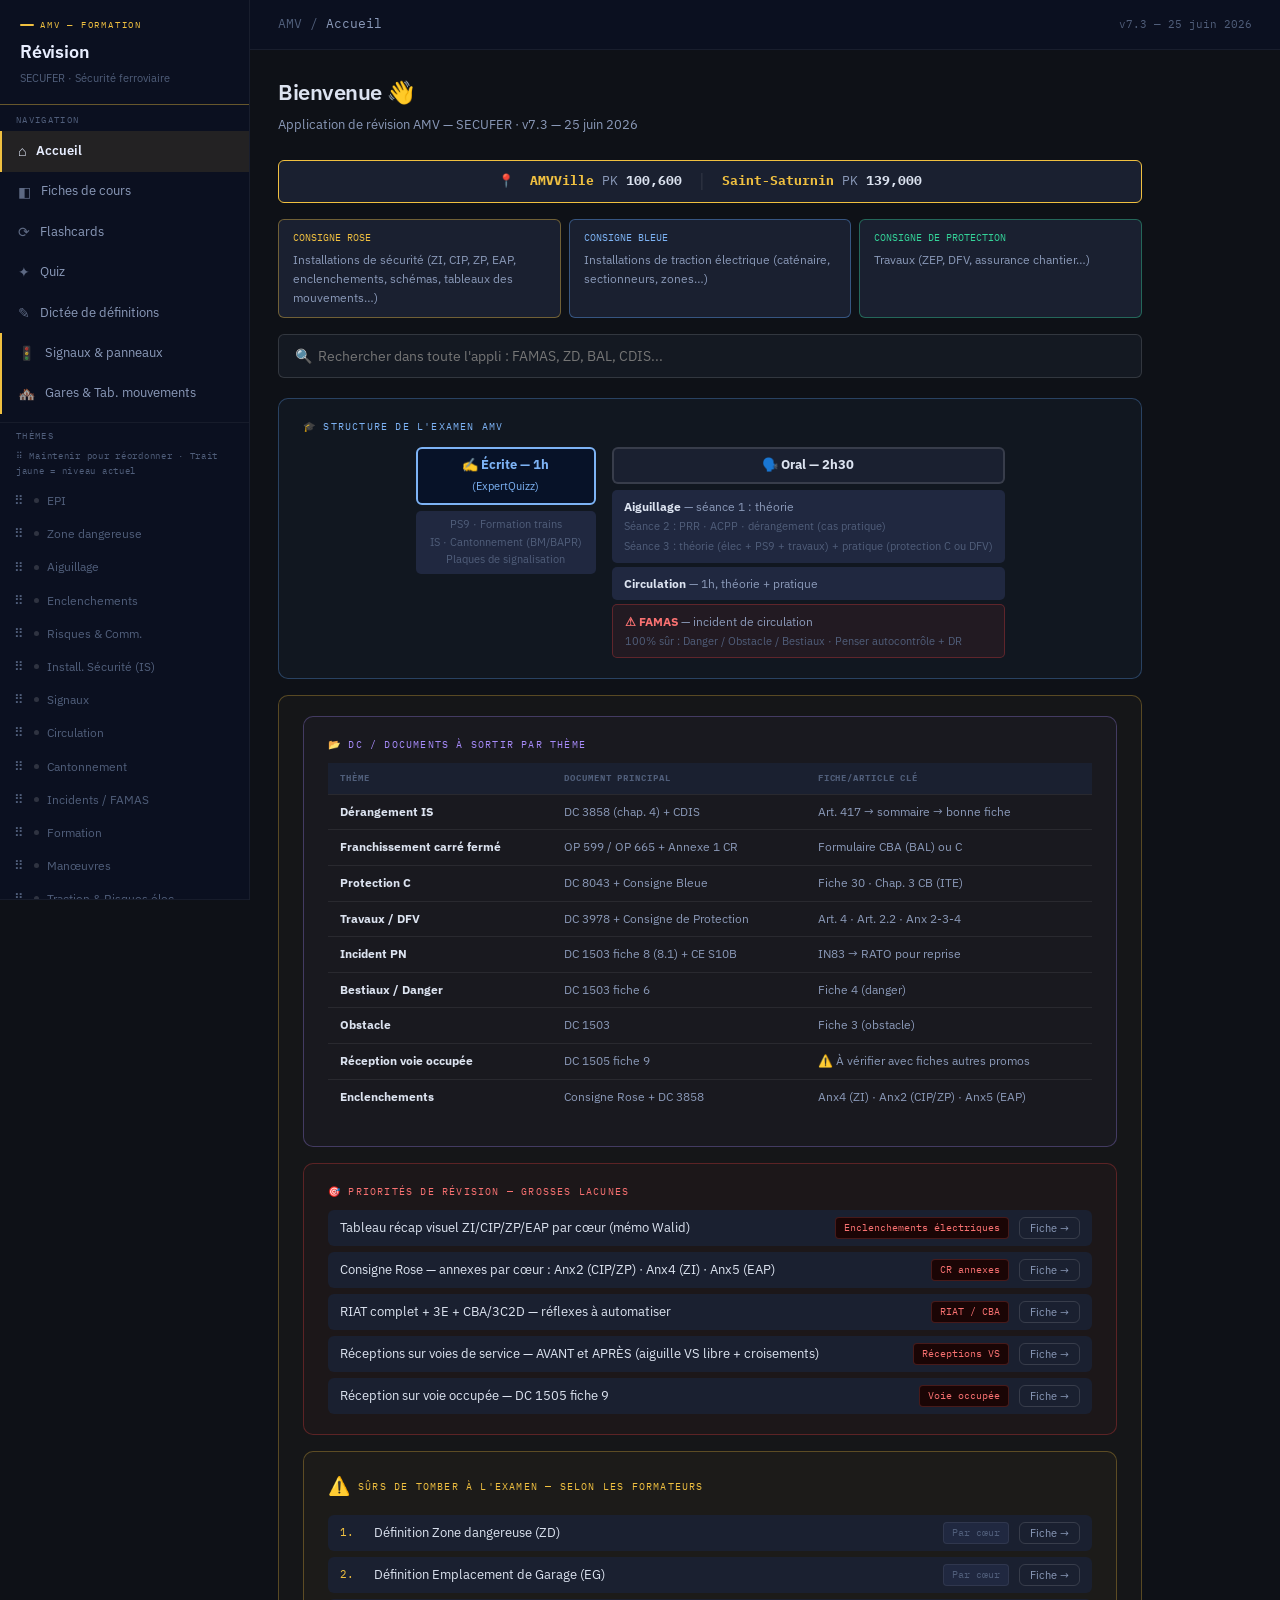
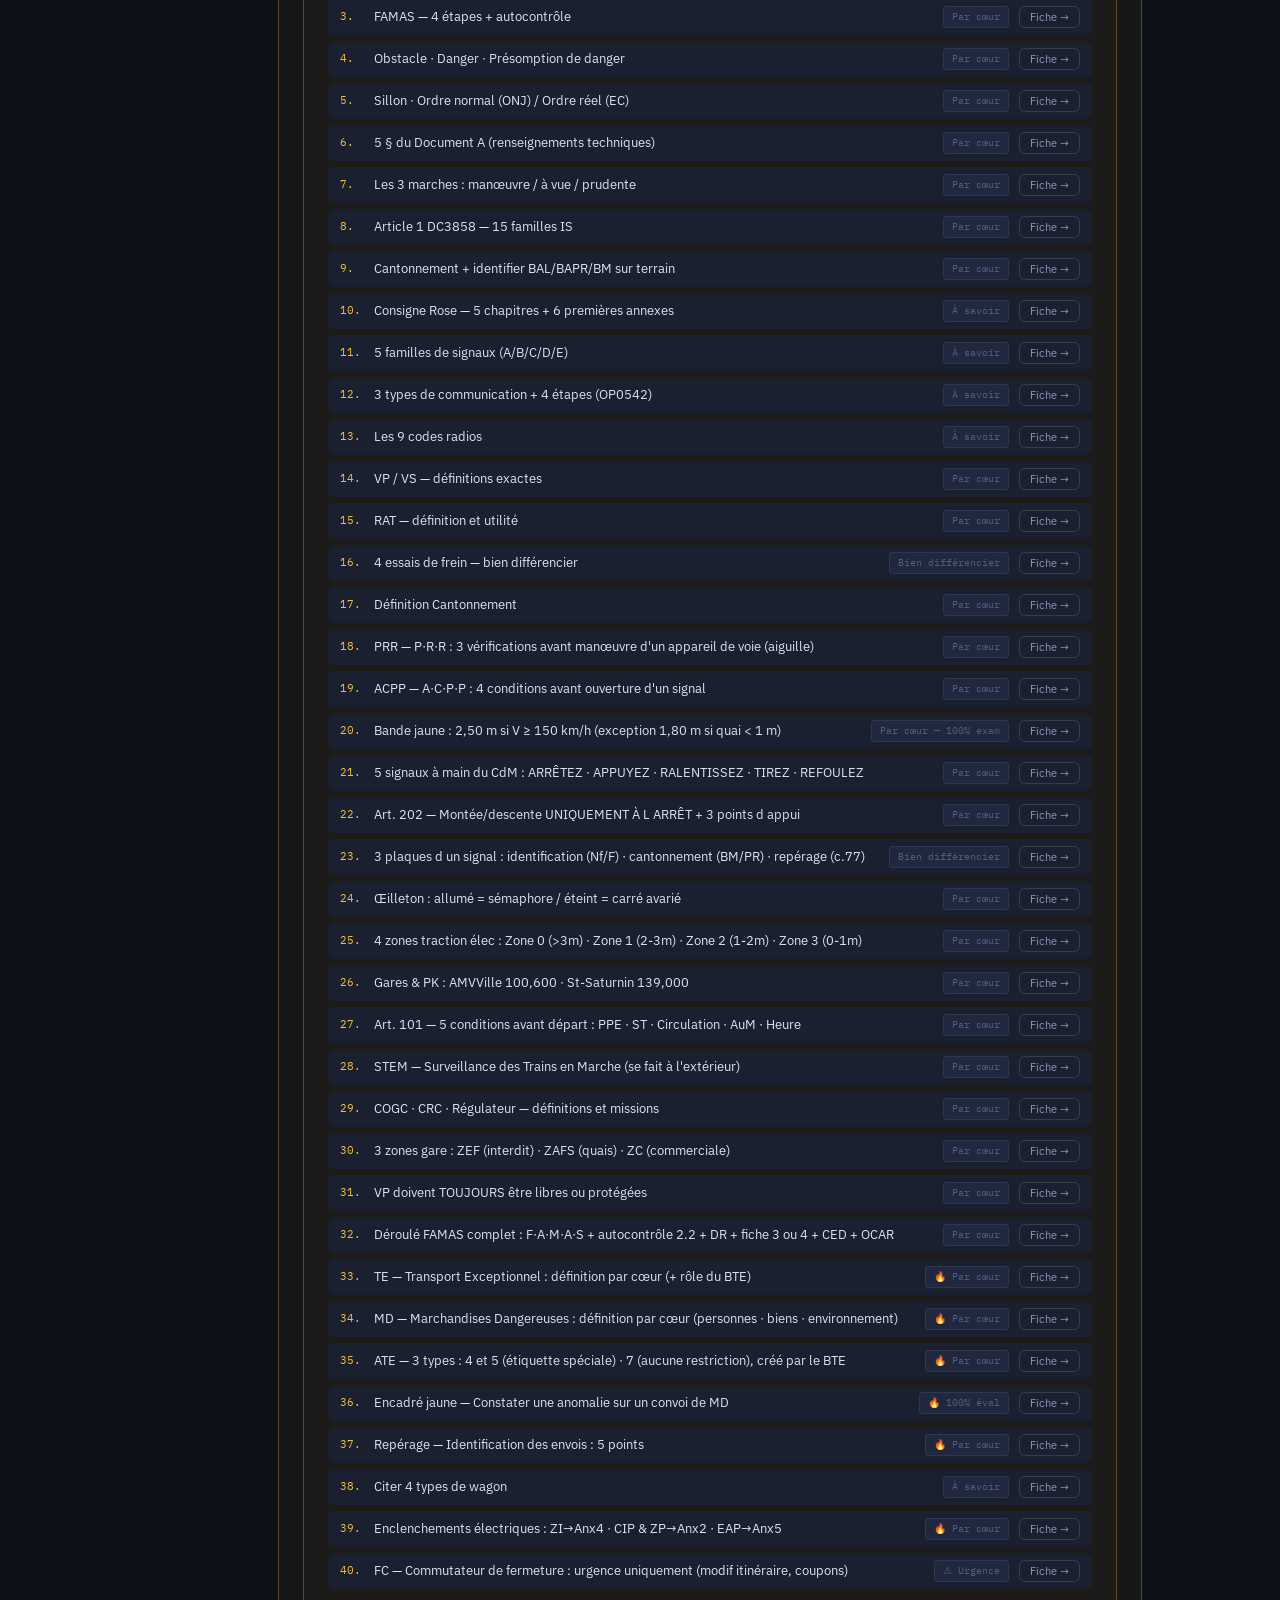
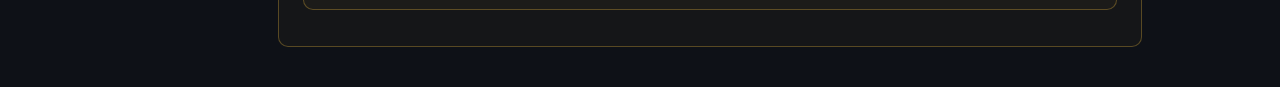
==== index.html @ c7978615 "Add files via upload" ====
<!DOCTYPE html>
<html lang="fr">
<head>
<meta charset="UTF-8">
<meta name="viewport" content="width=device-width, initial-scale=1.0">
<title>AMV — Révision SECUFER</title>
<link rel="stylesheet" href="style.css">
</head>
<body>
<div class="app">

<!-- SIDEBAR -->
<nav class="sidebar" id="sidebar">
  <div class="sidebar-logo">
    <div class="logo-tag">AMV — Formation</div>
    <h1>Révision</h1>
    <p>SECUFER · Sécurité ferroviaire</p>
  </div>

  <div class="nav-section">
    <div class="nav-label">Navigation</div>
    <div class="nav-item active" id="nav-home" onclick="showView('home')">
      <span class="icon">⌂</span> Accueil
    </div>
    <div class="nav-item" id="nav-fiches" onclick="showView('fiches')">
      <span class="icon">◧</span> Fiches de cours
    </div>
    <div class="nav-item" id="nav-flash" onclick="showView('flash')">
      <span class="icon">⟳</span> Flashcards
    </div>
    <div class="nav-item" id="nav-quiz" onclick="showView('quiz')">
      <span class="icon">✦</span> Quiz
    </div>
    <div class="nav-item" id="nav-dictee" onclick="showView('dictee')">
      <span class="icon">✎</span> Dictée de définitions
    </div>
    <div class="nav-item" id="nav-signaux-learn" onclick="showView('signaux-learn')" style="border-left-color:var(--accent)">
      <span class="icon">🚦</span> Signaux & panneaux
    </div>
    <div class="nav-item" id="nav-gares" onclick="showView('gares')" style="border-left-color:var(--accent)">
      <span class="icon">🏘️</span> Gares & Tab. mouvements
    </div>
  </div>

  <div class="nav-section theme-nav">
    <div class="nav-label">Thèmes</div>
    <div id="theme-nav"></div>
  </div>
</nav>

<div class="overlay" id="overlay" onclick="closeSidebar()"></div>

<!-- MAIN -->
<div class="main">
  <div class="topbar">
    <button class="burger" onclick="toggleSidebar()">☰</button>
    <div class="topbar-title" id="topbar-txt">AMV / <span>Accueil</span></div>
    <div id="topbar-right" style="font-family:var(--mono);font-size:11px;color:var(--text3)" title="v7.3 — Retrait de Transit et Zone d'espacement automatique (non confirmés) de la table des enclenchements">v7.3 — 25 juin 2026</div>
  </div>

  <div class="content" id="main-content"></div>
</div>
</div>

<script src="data-fiches.js"></script>
<script src="data-banks.js"></script>
<script src="data-signaux.js"></script>
<script src="app.js"></script>
</body>
</html>
---- style.css ----
@import url('https://fonts.googleapis.com/css2?family=IBM+Plex+Mono:wght@400;500;600&family=IBM+Plex+Sans:ital,wght@0,300;0,400;0,500;0,600;1,300&display=swap');

:root {
  /* Fonds sombres confortables — inspiré bleu nuit ferroviaire */
  --bg:    #0e1117;
  --bg2:   #141922;
  --bg3:   #1a2030;
  --bg4:   #202840;
  --border:  rgba(255,255,255,0.07);
  --border2: rgba(255,255,255,0.13);

  /* Texte lisible sans agressivité */
  --text:  #dce3f0;
  --text2: #8a99b8;
  --text3: #505e7a;

  /* Accent SNCF — rouge discret, uniquement là où ça compte */
  --accent:  #f0c040;
  --accent2: #d4a800;

  /* Status */
  --green:    #4ade80;
  --green-bg: #051a0d;
  --red:      #f87171;
  --red-bg:   #1a0505;
  --blue:     #7db3f5;
  --blue-bg:  #071228;

  --mono: 'IBM Plex Mono', monospace;
  --sans: 'IBM Plex Sans', sans-serif;
  --radius: 6px;
  --radius2: 10px;
}

* { box-sizing: border-box; margin: 0; padding: 0; }
body { font-family: var(--sans); background: var(--bg); color: var(--text); min-height: 100vh; font-size: 15px; line-height: 1.6; }

/* ── LAYOUT ── */
.app { display: flex; min-height: 100vh; }

.sidebar {
  width: 250px; min-width: 250px;
  background: #0b1020;
  border-right: 1px solid rgba(255,255,255,0.06);
  display: flex; flex-direction: column;
  position: fixed; top: 0; left: 0; bottom: 0;
  z-index: 100; overflow-y: auto; overflow-x: hidden;
}
.sidebar-logo {
  padding: 18px 20px 16px;
  border-bottom: 1px solid rgba(240,192,64,0.4);
  flex-shrink: 0;
}
.sidebar-logo .logo-tag {
  font-family: var(--mono); font-size: 9px; color: var(--accent);
  letter-spacing: 0.2em; text-transform: uppercase; margin-bottom: 6px;
  display: flex; align-items: center; gap: 6px;
}
.sidebar-logo .logo-tag::before {
  content: ''; display: inline-block; width: 14px; height: 2px;
  background: var(--accent); border-radius: 2px; flex-shrink: 0;
}
.sidebar-logo h1 { font-size: 18px; font-weight: 600; color: #e8eeff; letter-spacing: -0.01em; }
.sidebar-logo p { font-size: 11px; color: var(--text3); margin-top: 3px; }

.nav-section { padding: 8px 0; border-bottom: 1px solid rgba(255,255,255,0.05); }
.nav-label { font-family: var(--mono); font-size: 9px; letter-spacing: 0.15em; color: var(--text3); text-transform: uppercase; padding: 0 16px; margin-bottom: 4px; }
.nav-item {
  display: flex; align-items: center; gap: 10px;
  padding: 9px 16px; cursor: pointer; font-size: 13px;
  color: var(--text2); border-left: 2px solid transparent;
  transition: all 0.15s; user-select: none; -webkit-tap-highlight-color: transparent;
}
.nav-item:hover { background: rgba(255,255,255,0.04); color: var(--text); }
.nav-item.active { background: rgba(240,192,64,0.1); color: #e8eeff; border-left-color: var(--accent); font-weight: 600; }
.nav-item .icon { font-size: 14px; flex-shrink: 0; opacity: 0.65; }
.nav-item.active .icon { opacity: 1; }

.theme-nav { padding: 6px 0; flex: 1; overflow-y: auto; }
.theme-nav-hint { font-size: 9px; color: var(--text3); padding: 2px 16px 6px; font-family: var(--mono); letter-spacing: 0.08em; }
.theme-separator {
  display: flex; align-items: center; gap: 8px;
  padding: 5px 12px; cursor: grab; touch-action: none;
  user-select: none; -webkit-tap-highlight-color: transparent;
}
.theme-separator-line {
  flex: 1; height: 3px;
  background: var(--accent);
  border-radius: 2px;
  box-shadow: 0 0 6px rgba(240,192,64,0.4);
}
.theme-separator-label {
  font-size: 9px; font-family: var(--mono); color: var(--accent);
  letter-spacing: 0.1em; text-transform: uppercase; white-space: nowrap;
  flex-shrink: 0;
}
.theme-separator.dragging { opacity: 0.4; }
.theme-separator.drag-over { background: rgba(240,192,64,0.15); border-radius: 4px; }
.theme-item {
  display: flex; align-items: center; gap: 8px;
  padding: 7px 12px; cursor: pointer; font-size: 12px;
  color: var(--text3); transition: all 0.12s;
  user-select: none; -webkit-tap-highlight-color: transparent;
  touch-action: none;
}
.theme-item:hover { color: var(--text2); background: rgba(255,255,255,0.04); }
.theme-item.active { color: var(--text); background: rgba(240,192,64,0.1); font-weight: 500; }
.theme-item.drag-over { background: rgba(240,192,64,0.2); border-radius: 4px; }
.theme-item.dragging { opacity: 0.35; }
.theme-dot { width: 5px; height: 5px; border-radius: 50%; background: rgba(255,255,255,0.15); flex-shrink: 0; }
.theme-item.active .theme-dot { background: var(--accent); }
.theme-handle { font-size: 13px; color: var(--text3); cursor: grab; flex-shrink: 0; padding: 0 2px; line-height: 1; touch-action: none; }

.main { margin-left: 250px; flex: 1; min-height: 100vh; display: flex; flex-direction: column; }
.topbar {
  padding: 0 28px; height: 50px;
  border-bottom: 1px solid rgba(255,255,255,0.06);
  display: flex; align-items: center; justify-content: space-between;
  background: #0b1020; position: sticky; top: 0; z-index: 50;
}
.topbar-title { font-size: 13px; font-family: var(--mono); color: var(--text3); }
.topbar-title span { color: var(--text2); }
.content { padding: 24px 28px; flex: 1; max-width: 920px; }

/* ── CARDS ── */
.card { background: var(--bg2); border: 1px solid var(--border); border-radius: var(--radius2); padding: 20px 24px; margin-bottom: 16px; }
.card-title { font-size: 10px; font-family: var(--mono); letter-spacing: 0.12em; color: var(--text3); text-transform: uppercase; }
.section-heading { font-size: 22px; font-weight: 600; letter-spacing: -0.02em; margin-bottom: 6px; color: var(--text); }
.section-sub { font-size: 13px; color: var(--text2); margin-bottom: 24px; }

/* ── FICHES ── */
.fiche-grid { display: grid; grid-template-columns: repeat(auto-fill, minmax(230px, 1fr)); gap: 10px; margin-bottom: 24px; }
.fiche-card {
  background: var(--bg2); border: 1px solid var(--border);
  border-top: 2px solid transparent;
  border-radius: var(--radius2); padding: 15px 18px;
  cursor: pointer; transition: all 0.15s; user-select: none; -webkit-tap-highlight-color: transparent;
}
.fiche-card:hover { border-top-color: var(--accent); background: var(--bg3); }
.fiche-code { font-family: var(--mono); font-size: 9px; color: var(--accent); letter-spacing: 0.1em; margin-bottom: 5px; }
.fiche-title { font-size: 13px; font-weight: 600; color: var(--text); margin-bottom: 4px; }
.fiche-count { font-family: var(--mono); font-size: 9px; color: var(--text3); margin-top: 10px; display: block; }

/* ── FLASHCARDS ── */
.flashcard-container { perspective: 1200px; margin-bottom: 20px; }
.flashcard-inner { position: relative; min-height: 220px; transform-style: preserve-3d; transition: transform 0.5s cubic-bezier(0.4,0,0.2,1); cursor: pointer; }
.flashcard-inner.flipped { transform: rotateY(180deg); }
.flashcard-face {
  position: absolute; top: 0; left: 0; right: 0; min-height: 220px;
  background: var(--bg2); border: 1px solid var(--border); border-radius: var(--radius2);
  padding: 24px 28px; backface-visibility: hidden; -webkit-backface-visibility: hidden;
  display: flex; flex-direction: column; justify-content: center;
}
.flashcard-face.back { transform: rotateY(180deg); background: var(--bg3); border-left: 2px solid var(--accent); }
.fc-label { font-family: var(--mono); font-size: 10px; letter-spacing: 0.1em; color: var(--text3); text-transform: uppercase; margin-bottom: 14px; }
.fc-label span { color: var(--accent); }
.fc-text { font-size: 16px; line-height: 1.65; }
.fc-answer { font-size: 14px; line-height: 1.75; color: var(--text2); white-space: pre-line; }
.fc-hint { position: absolute; bottom: 14px; right: 18px; font-family: var(--mono); font-size: 10px; color: var(--text3); }
.fc-nav { display: flex; align-items: center; justify-content: space-between; gap: 12px; flex-wrap: wrap; }
.fc-progress { display: flex; align-items: center; gap: 10px; font-family: var(--mono); font-size: 12px; color: var(--text3); }
.progress-bar { flex: 1; height: 3px; background: var(--border); border-radius: 2px; overflow: hidden; }
.progress-fill { height: 100%; background: var(--accent); border-radius: 2px; transition: width 0.3s; }

/* ── BUTTONS ── */
.btn {
  display: inline-flex; align-items: center; gap: 6px;
  padding: 8px 16px; border-radius: var(--radius); border: 1px solid var(--border2);
  background: transparent; color: var(--text2); font-family: var(--sans); font-size: 13px;
  cursor: pointer; transition: all 0.15s; user-select: none; -webkit-tap-highlight-color: transparent;
}
.btn:hover { background: var(--bg3); color: var(--text); }
.btn-accent { background: var(--accent); color: #fff; border-color: var(--accent); font-weight: 600; }
.btn-accent:hover { background: var(--accent2); border-color: var(--accent2); color: #fff; }
.btn-sm { padding: 5px 12px; font-size: 12px; }

/* ── QUIZ ── */
.quiz-q-label { font-family: var(--mono); font-size: 11px; color: var(--text3); letter-spacing: 0.08em; margin-bottom: 12px; }
.quiz-question { font-size: 17px; font-weight: 500; line-height: 1.55; margin-bottom: 20px; color: var(--text); }
.quiz-opts { display: flex; flex-direction: column; gap: 8px; }
.quiz-opt {
  padding: 12px 16px; border-radius: var(--radius); border: 1px solid var(--border);
  cursor: pointer; font-size: 14px; line-height: 1.5; transition: all 0.15s;
  color: var(--text2); background: var(--bg3); user-select: none;
  display: flex; align-items: center; gap: 12px; -webkit-tap-highlight-color: transparent;
}
.quiz-opt:hover:not(.disabled) { border-color: var(--border2); color: var(--text); }
.quiz-opt .opt-letter { font-family: var(--mono); font-size: 11px; color: var(--text3); width: 20px; flex-shrink: 0; }
.quiz-opt.correct { background: var(--green-bg); border-color: var(--green); color: var(--green); }
.quiz-opt.correct .opt-letter { color: var(--green); }
.quiz-opt.wrong { background: var(--red-bg); border-color: var(--red); color: var(--red); }
.quiz-opt.wrong .opt-letter { color: var(--red); }
.quiz-opt.disabled { cursor: default; pointer-events: none; }
.quiz-expl { margin-top: 14px; padding: 12px 16px; border-radius: var(--radius); border-left: 3px solid var(--green); background: var(--green-bg); font-size: 13px; color: var(--text2); line-height: 1.65; display: none; }
.quiz-expl.shown { display: block; }
.quiz-score-bar { display: flex; align-items: center; gap: 12px; padding: 10px 16px; background: var(--bg3); border-radius: var(--radius); margin-bottom: 16px; font-size: 13px; }
.score-num { font-family: var(--mono); font-size: 22px; font-weight: 600; color: var(--accent); letter-spacing: -0.02em; }
.score-label { color: var(--text3); font-size: 12px; }
.quiz-result { text-align: center; padding: 40px 20px; }
.result-big { font-size: 64px; font-family: var(--mono); font-weight: 600; color: var(--accent); letter-spacing: -0.04em; line-height: 1; margin-bottom: 8px; }
.result-sub { font-size: 14px; color: var(--text2); margin-bottom: 24px; }

/* ── FICHES CONTENU ── */
.fiche-content { animation: fadeIn 0.2s ease; }
@keyframes fadeIn { from { opacity: 0; transform: translateY(6px); } to { opacity: 1; transform: translateY(0); } }
.def-block { border-left: 2px solid var(--border2); padding: 10px 16px; margin-bottom: 12px; background: var(--bg3); border-radius: 0 var(--radius) var(--radius) 0; }
.def-term { font-weight: 500; font-size: 14px; color: var(--text); margin-bottom: 4px; }
.def-text { font-size: 13px; color: var(--text2); line-height: 1.65; white-space: pre-line; }
.def-block.important { border-left-color: var(--accent); }
.table-wrap { overflow-x: auto; margin-bottom: 12px; }
table { width: 100%; border-collapse: collapse; font-size: 13px; }
th { text-align: left; padding: 8px 12px; font-family: var(--mono); font-size: 9px; letter-spacing: 0.1em; color: var(--text3); text-transform: uppercase; border-bottom: 1px solid var(--border); background: var(--bg3); }
td { padding: 8px 12px; border-bottom: 1px solid var(--border); color: var(--text2); vertical-align: top; line-height: 1.55; }
tr:last-child td { border-bottom: none; }
td:first-child { color: var(--text); font-weight: 500; }
.tag { display: inline-block; padding: 2px 8px; border-radius: 4px; font-family: var(--mono); font-size: 10px; background: var(--bg4); color: var(--text3); border: 1px solid var(--border); }
.tag.yellow { background: rgba(240,192,64,0.1); color: #e87080; border-color: rgba(240,192,64,0.2); }
.tag.green { background: var(--green-bg); color: var(--green); border-color: rgba(74,222,128,0.2); }
.tag.red { background: var(--red-bg); color: var(--red); border-color: rgba(248,113,113,0.2); }
.tag.blue { background: var(--blue-bg); color: var(--blue); border-color: rgba(125,179,245,0.2); }
.rule-box { background: rgba(20,25,45,0.8); border: 1px solid var(--border); border-left: 2px solid var(--accent); border-radius: var(--radius); padding: 14px 16px; margin-bottom: 12px; font-size: 13px; line-height: 1.65; color: var(--text2); }
.rule-box strong { color: var(--text); font-weight: 500; }
.numbered-list { padding-left: 0; list-style: none; }
.numbered-list li { display: flex; gap: 12px; margin-bottom: 8px; font-size: 13px; color: var(--text2); line-height: 1.6; }
.numbered-list li .num { font-family: var(--mono); font-size: 10px; color: var(--accent); min-width: 20px; padding-top: 3px; }
h2.theme-heading { font-size: 20px; font-weight: 600; letter-spacing: -0.02em; margin-bottom: 4px; margin-top: 28px; color: var(--text); }
h2.theme-heading:first-child { margin-top: 0; }
.theme-ref { font-family: var(--mono); font-size: 10px; color: var(--text3); margin-bottom: 16px; letter-spacing: 0.06em; }

/* ── HOME ── */
.stat-grid { display: grid; grid-template-columns: repeat(auto-fill, minmax(140px, 1fr)); gap: 10px; margin-bottom: 28px; }
.stat-card { background: var(--bg2); border: 1px solid var(--border); border-radius: var(--radius2); padding: 16px; }
.stat-num { font-family: var(--mono); font-size: 28px; font-weight: 600; color: var(--accent); letter-spacing: -0.03em; }
.stat-label { font-size: 12px; color: var(--text3); margin-top: 2px; }
.mode-grid { display: grid; grid-template-columns: repeat(2, 1fr); gap: 10px; margin-bottom: 24px; }
.mode-card {
  background: var(--bg2); border: 1px solid var(--border); border-radius: var(--radius2);
  padding: 18px 20px; cursor: pointer; transition: all 0.15s; user-select: none;
  -webkit-tap-highlight-color: transparent;
}
.mode-card:hover { border-color: var(--border2); background: var(--bg3); }
.mode-icon { font-size: 20px; margin-bottom: 10px; }
.mode-title { font-size: 14px; font-weight: 500; color: var(--text); margin-bottom: 4px; }
.mode-desc { font-size: 12px; color: var(--text3); line-height: 1.5; }

/* ── DICTÉE ── */
.dictee-textarea { width: 100%; min-height: 130px; background: var(--bg3); border: 1px solid var(--border2); border-radius: var(--radius); color: var(--text); font-family: var(--sans); font-size: 14px; line-height: 1.7; padding: 12px 14px; resize: vertical; outline: none; transition: border-color 0.15s; }
.dictee-textarea:focus { border-color: rgba(240,192,64,0.4); }
.ref-text { font-size: 13px; color: var(--text2); line-height: 1.8; white-space: pre-wrap; }
.score-pill { display: inline-flex; align-items: center; gap: 6px; padding: 4px 10px; border-radius: 20px; font-size: 12px; font-weight: 500; font-family: var(--mono); }
.score-pill.good { background: var(--green-bg); color: var(--green); border: 1px solid rgba(74,222,128,0.2); }
.score-pill.ok { background: rgba(240,192,64,0.08); color: #e87080; border: 1px solid rgba(240,192,64,0.15); }
.score-pill.bad { background: var(--red-bg); color: var(--red); border: 1px solid rgba(248,113,113,0.2); }
.kw-tag { display: inline-block; padding: 2px 8px; margin: 2px 3px; border-radius: 4px; font-size: 12px; background: rgba(240,192,64,0.08); color: #e87080; border: 1px solid rgba(240,192,64,0.15); }
.kw-tag.found { background: var(--green-bg); color: var(--green); border-color: rgba(74,222,128,0.2); }
.kw-tag.almost { background: rgba(230,140,20,0.12); color: #e8a020; border-color: rgba(230,140,20,0.3); }
.kw-tag.missing { background: var(--red-bg); color: var(--red); border-color: rgba(248,113,113,0.2); }

/* ── MOBILE ── */
.burger { display: none; background: none; border: none; color: var(--text2); cursor: pointer; font-size: 22px; padding: 4px 8px; -webkit-tap-highlight-color: transparent; }
.overlay { display: none; position: fixed; inset: 0; background: rgba(0,0,0,0.75); z-index: 90; }
@media (max-width: 720px) {
  .sidebar { width: 260px; transform: translateX(-100%); transition: transform 0.25s cubic-bezier(0.4,0,0.2,1); }
  .sidebar.open { transform: translateX(0); box-shadow: 4px 0 20px rgba(0,0,0,0.5); }
  .main { margin-left: 0; }
  .content { padding: 14px 16px; }
  .topbar { padding: 0 14px; }
  .burger { display: flex; align-items: center; }
  .overlay.show { display: block; }
  .mode-grid { grid-template-columns: 1fr 1fr; gap: 8px; }
  .stat-grid { grid-template-columns: repeat(2,1fr); gap: 8px; }
  .fiche-grid { grid-template-columns: 1fr; }
  .fc-nav { flex-wrap: wrap; gap: 8px; }
  .quiz-question { font-size: 15px; }
  .content { max-width: 100%; }
}
@media (max-width: 400px) {
  .mode-grid { grid-template-columns: 1fr; }
}


/* ── Utilitaires factorisés (anciens styles inline répétés dans les fiches) ── */
.fc-h3 { font-size:15px;font-weight:500;margin:20px 0 10px;color:var(--text2); }
.fc-h3-alt { font-size:15px;font-weight:500;margin:24px 0 10px;color:var(--text2); }
.fc-h3-accent { font-size:16px;font-weight:600;margin:28px 0 12px;color:var(--accent);border-bottom:1px solid var(--accent);padding-bottom:6px; }
.fc-accent { color:var(--accent); }
.fc-text { color:var(--text); }
.ml6 { margin-left:6px; }
.fc-meta { font-size:11px;color:var(--text3); }
.fc-bold { font-weight:700; }
.fc-note { font-size:12px;color:var(--text2);line-height:1.6; }
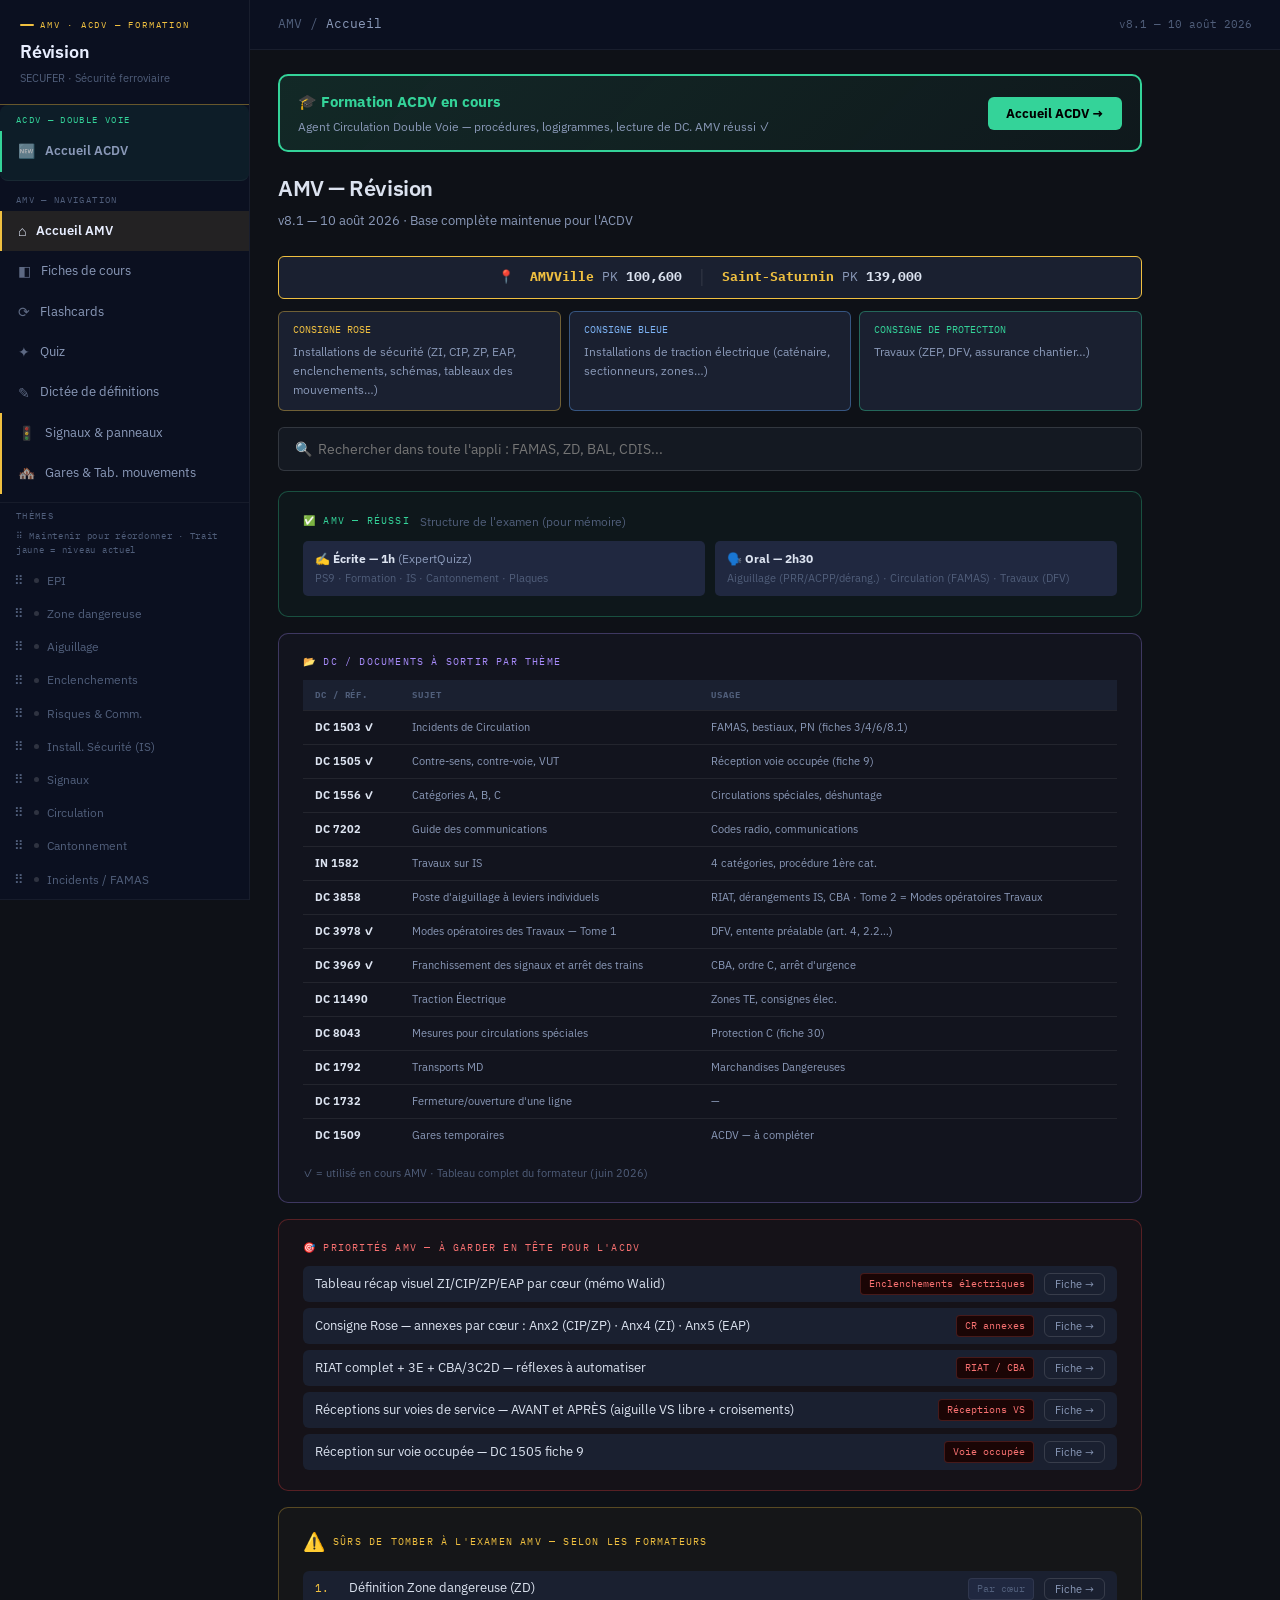
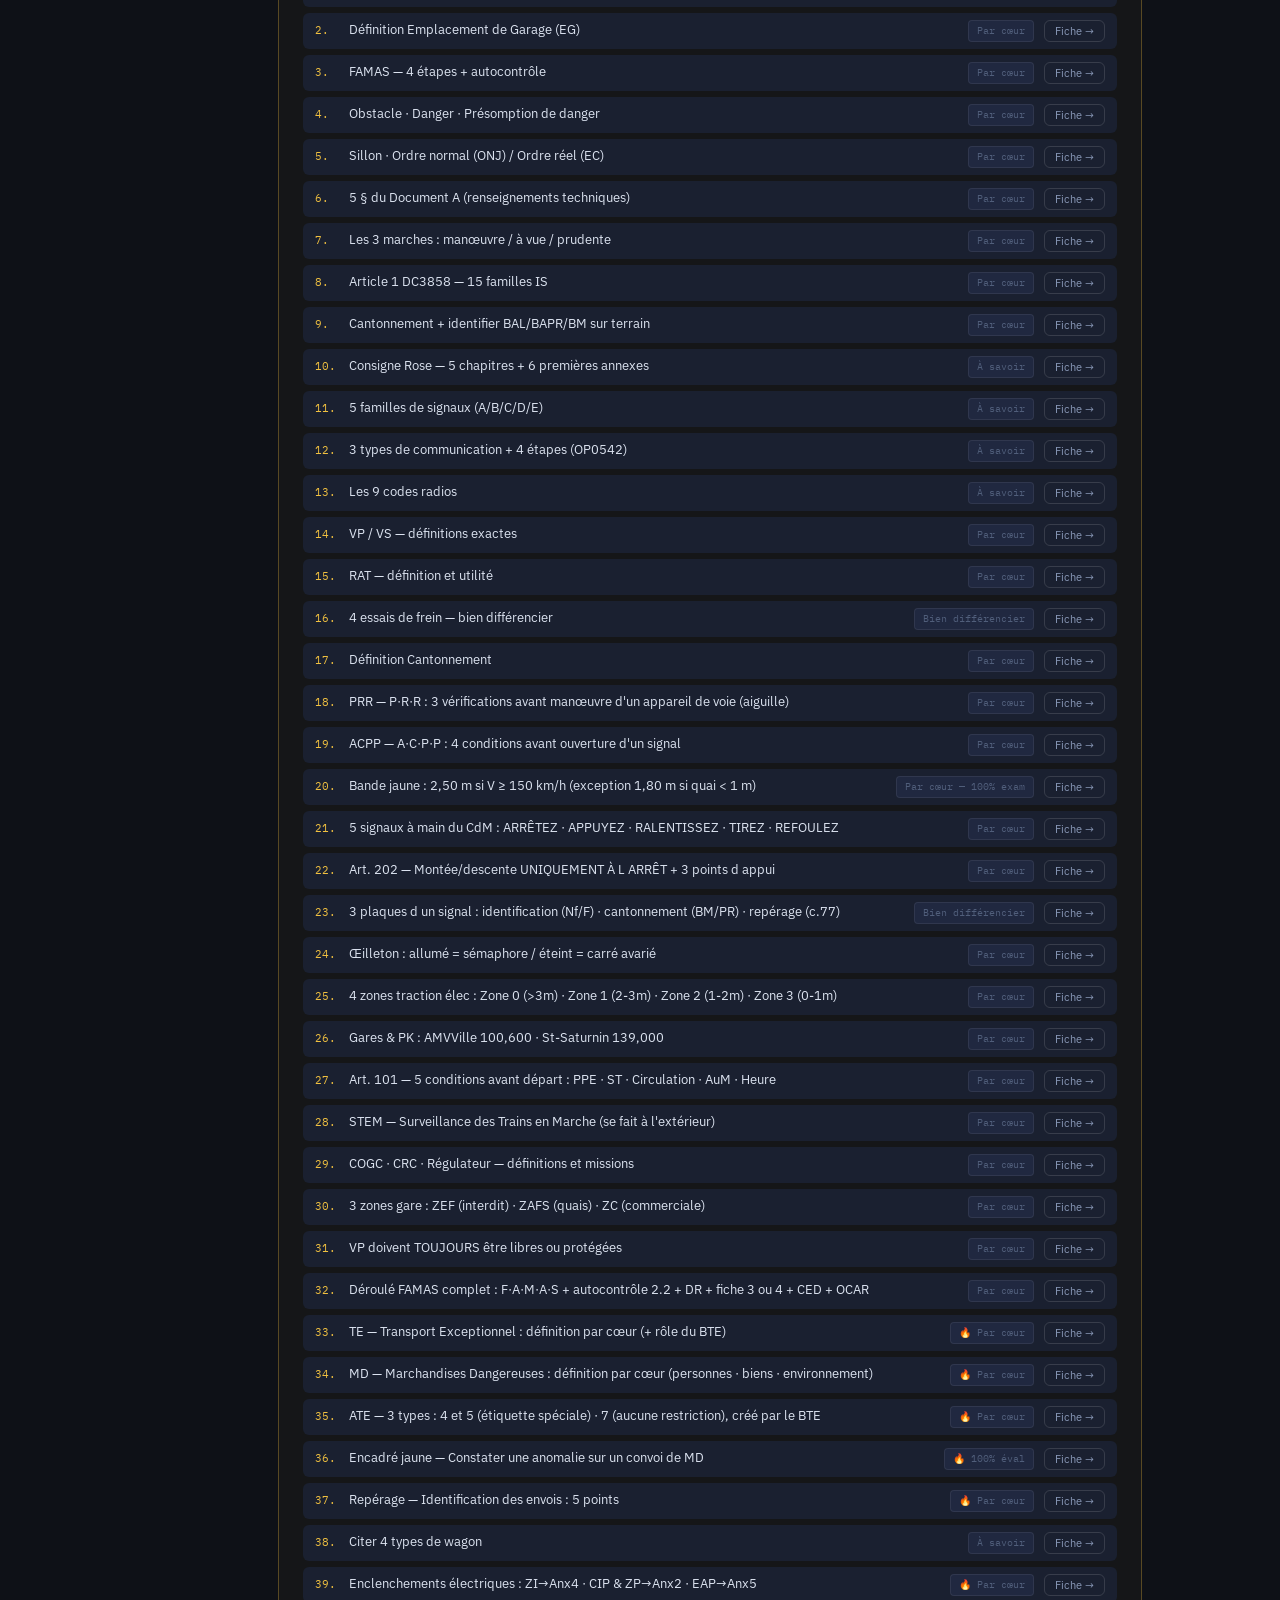
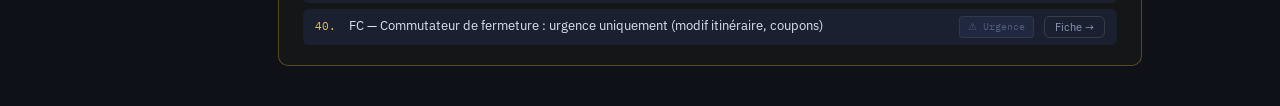
==== commit 110b0e1e: "Add files via upload" ====
--- a/index.html
+++ b/index.html
@@ -3,7 +3,7 @@
 <head>
 <meta charset="UTF-8">
 <meta name="viewport" content="width=device-width, initial-scale=1.0">
-<title>AMV — Révision SECUFER</title>
+<title>AMV / ACDV — Révision ferroviaire</title>
 <link rel="stylesheet" href="style.css">
 </head>
 <body>
@@ -12,15 +12,23 @@
 <!-- SIDEBAR -->
 <nav class="sidebar" id="sidebar">
   <div class="sidebar-logo">
-    <div class="logo-tag">AMV — Formation</div>
+    <div class="logo-tag">AMV · ACDV — Formation</div>
     <h1>Révision</h1>
     <p>SECUFER · Sécurité ferroviaire</p>
   </div>
 
+  <!-- ACDV — en priorité, bien visible -->
+  <div class="nav-section" style="background:rgba(52,211,153,0.07);border-radius:8px;padding:8px 0;margin-bottom:4px">
+    <div class="nav-label" style="color:#34d399">ACDV — Double Voie</div>
+    <div class="nav-item" id="nav-acdv" onclick="showView('acdv')" style="border-left-color:#34d399;font-weight:600">
+      <span class="icon">🆕</span> Accueil ACDV
+    </div>
+  </div>
+
   <div class="nav-section">
-    <div class="nav-label">Navigation</div>
+    <div class="nav-label">AMV — Navigation</div>
     <div class="nav-item active" id="nav-home" onclick="showView('home')">
-      <span class="icon">⌂</span> Accueil
+      <span class="icon">⌂</span> Accueil AMV
     </div>
     <div class="nav-item" id="nav-fiches" onclick="showView('fiches')">
       <span class="icon">◧</span> Fiches de cours
@@ -55,7 +63,7 @@
   <div class="topbar">
     <button class="burger" onclick="toggleSidebar()">☰</button>
     <div class="topbar-title" id="topbar-txt">AMV / <span>Accueil</span></div>
-    <div id="topbar-right" style="font-family:var(--mono);font-size:11px;color:var(--text3)" title="v7.3 — Retrait de Transit et Zone d'espacement automatique (non confirmés) de la table des enclenchements">v7.3 — 25 juin 2026</div>
+    <div id="topbar-right" style="font-family:var(--mono);font-size:11px;color:var(--text3)" title="v7.4 — Section ACDV ajoutée, mémo DC mis à jour, logigramme DC01505 fiche 9 intégré">v7.4 — 29 juin 2026</div>
   </div>
 
   <div class="content" id="main-content"></div>
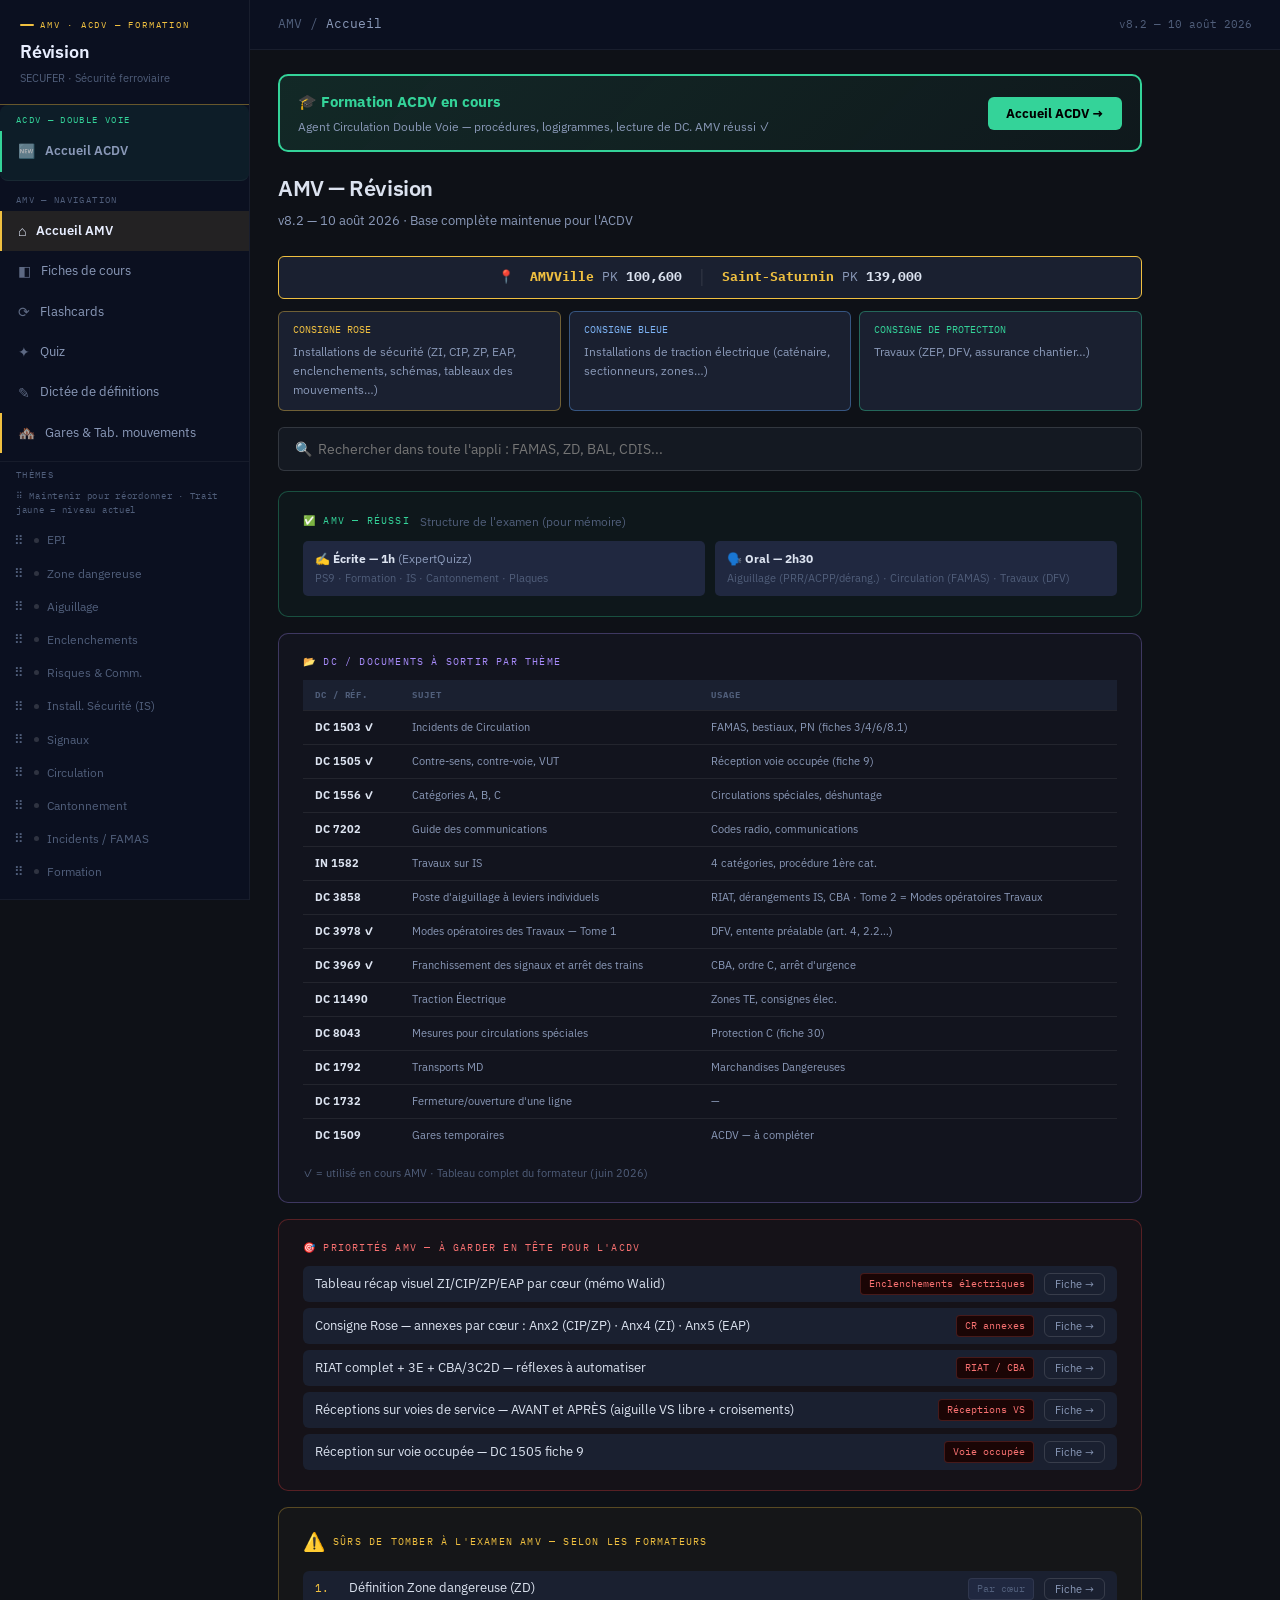
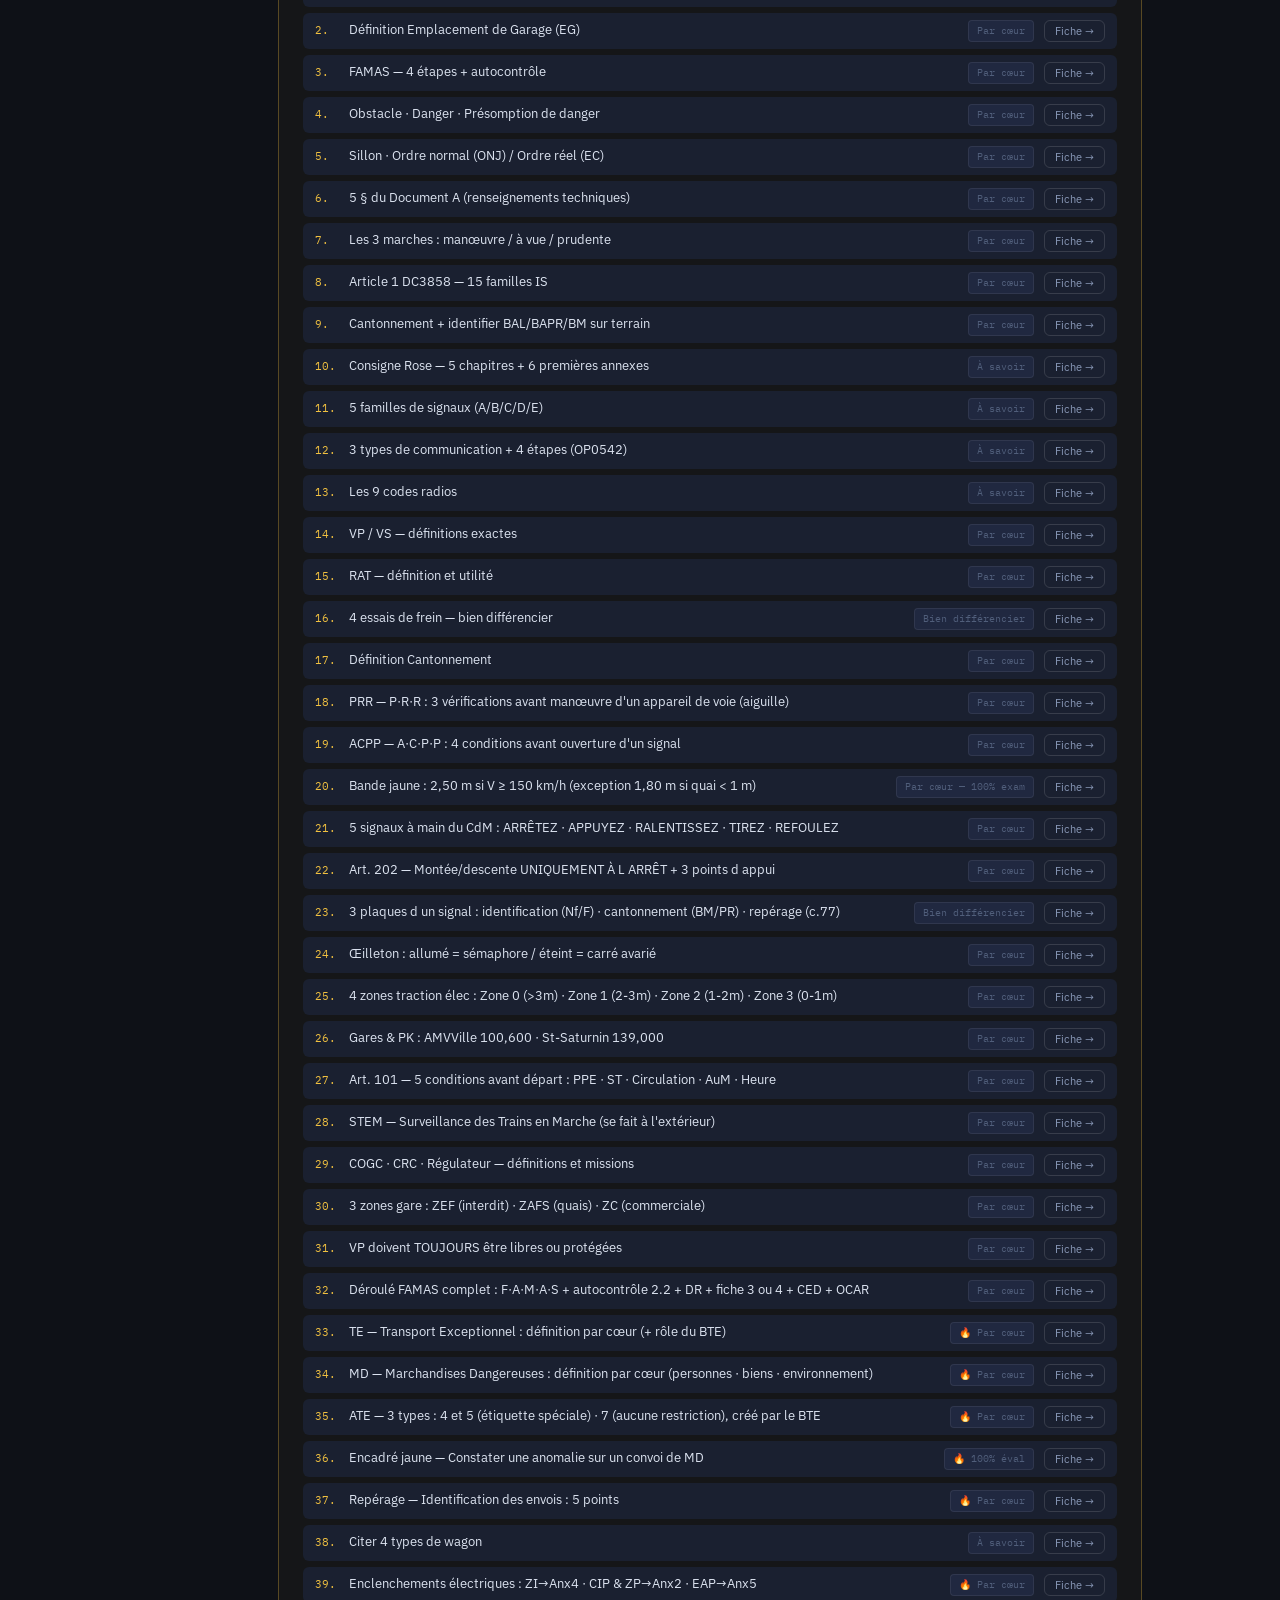
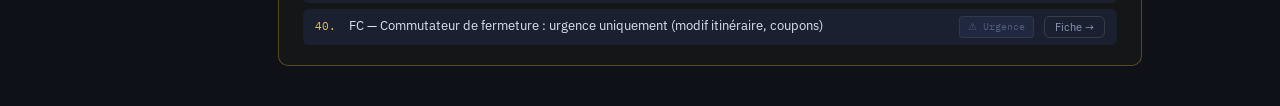
==== commit 0ba29d2c: "Add files via upload" ====
--- a/index.html
+++ b/index.html
@@ -42,9 +42,6 @@
     <div class="nav-item" id="nav-dictee" onclick="showView('dictee')">
       <span class="icon">✎</span> Dictée de définitions
     </div>
-    <div class="nav-item" id="nav-signaux-learn" onclick="showView('signaux-learn')" style="border-left-color:var(--accent)">
-      <span class="icon">🚦</span> Signaux & panneaux
-    </div>
     <div class="nav-item" id="nav-gares" onclick="showView('gares')" style="border-left-color:var(--accent)">
       <span class="icon">🏘️</span> Gares & Tab. mouvements
     </div>
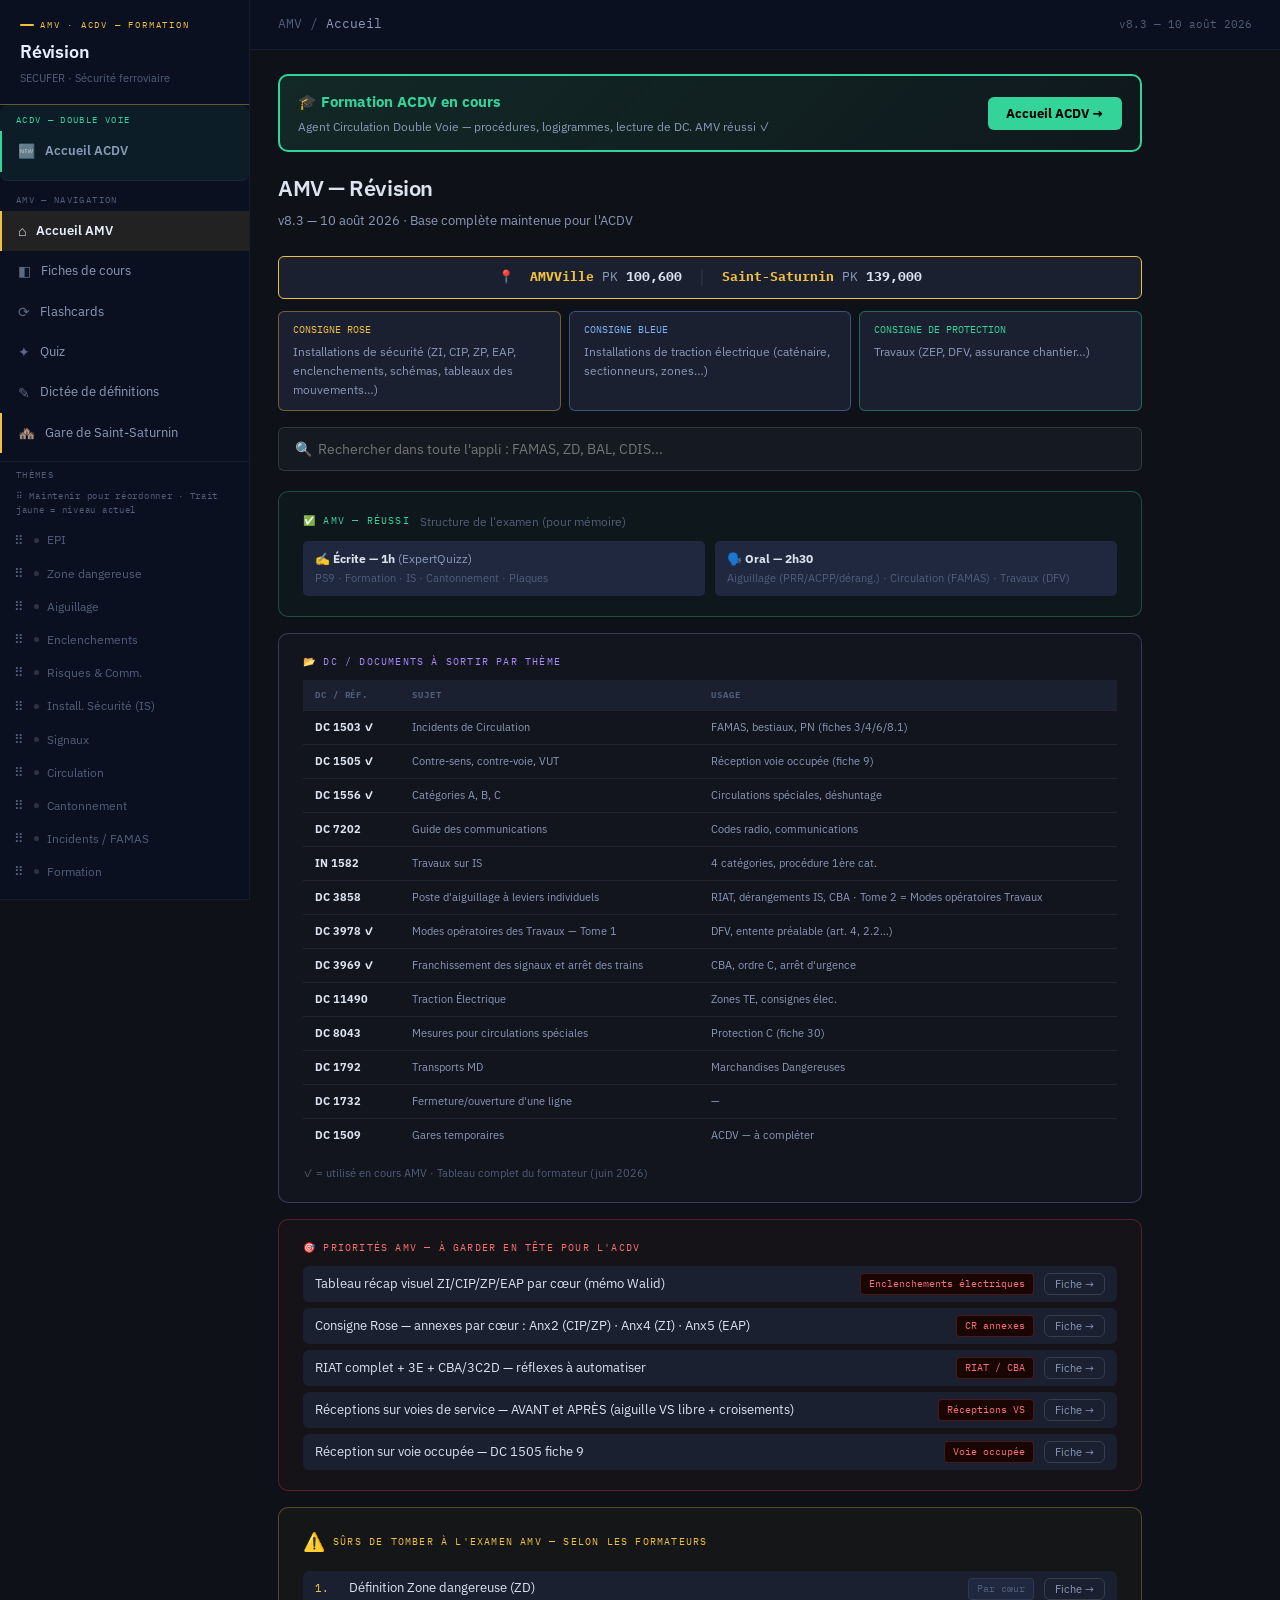
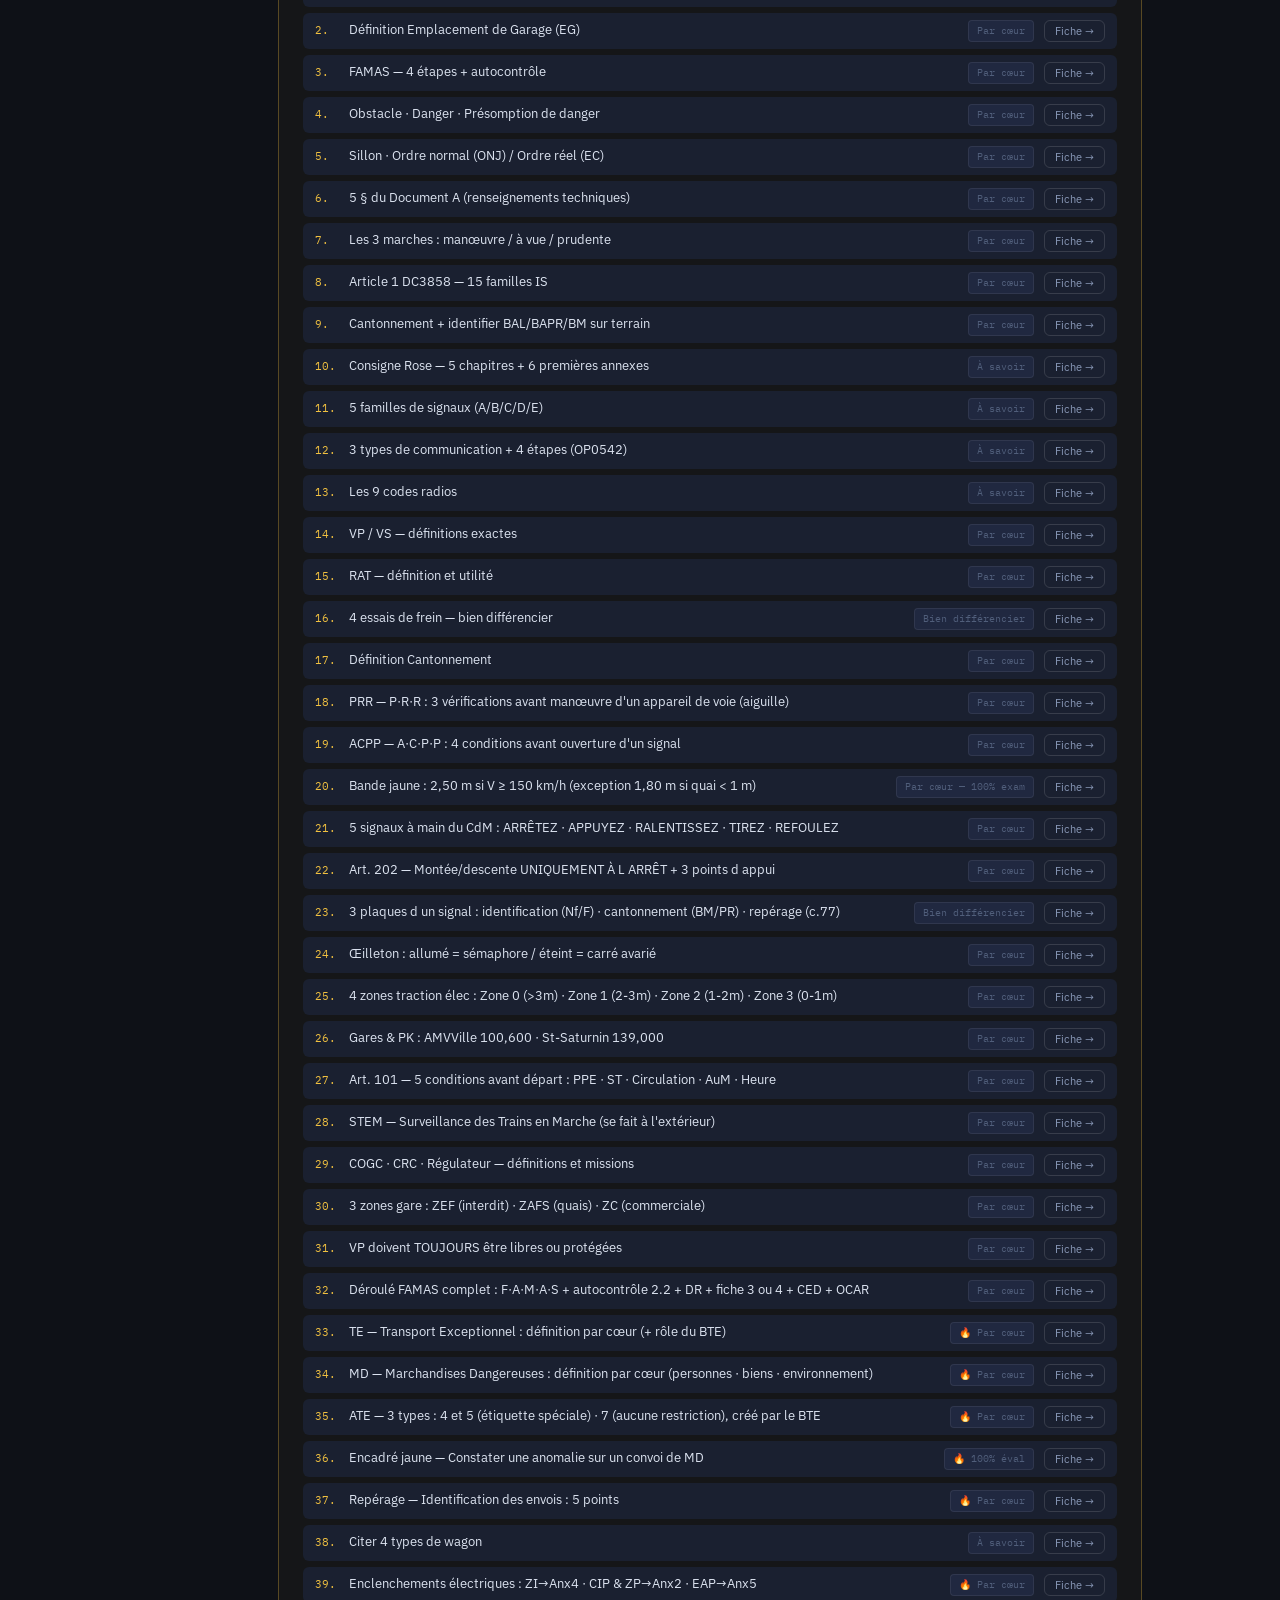
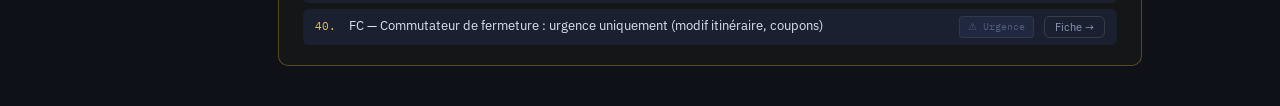
==== commit f4b678d4: "Add files via upload" ====
--- a/index.html
+++ b/index.html
@@ -43,7 +43,7 @@
       <span class="icon">✎</span> Dictée de définitions
     </div>
     <div class="nav-item" id="nav-gares" onclick="showView('gares')" style="border-left-color:var(--accent)">
-      <span class="icon">🏘️</span> Gares & Tab. mouvements
+      <span class="icon">🏘️</span> Gare de Saint-Saturnin
     </div>
   </div>
 
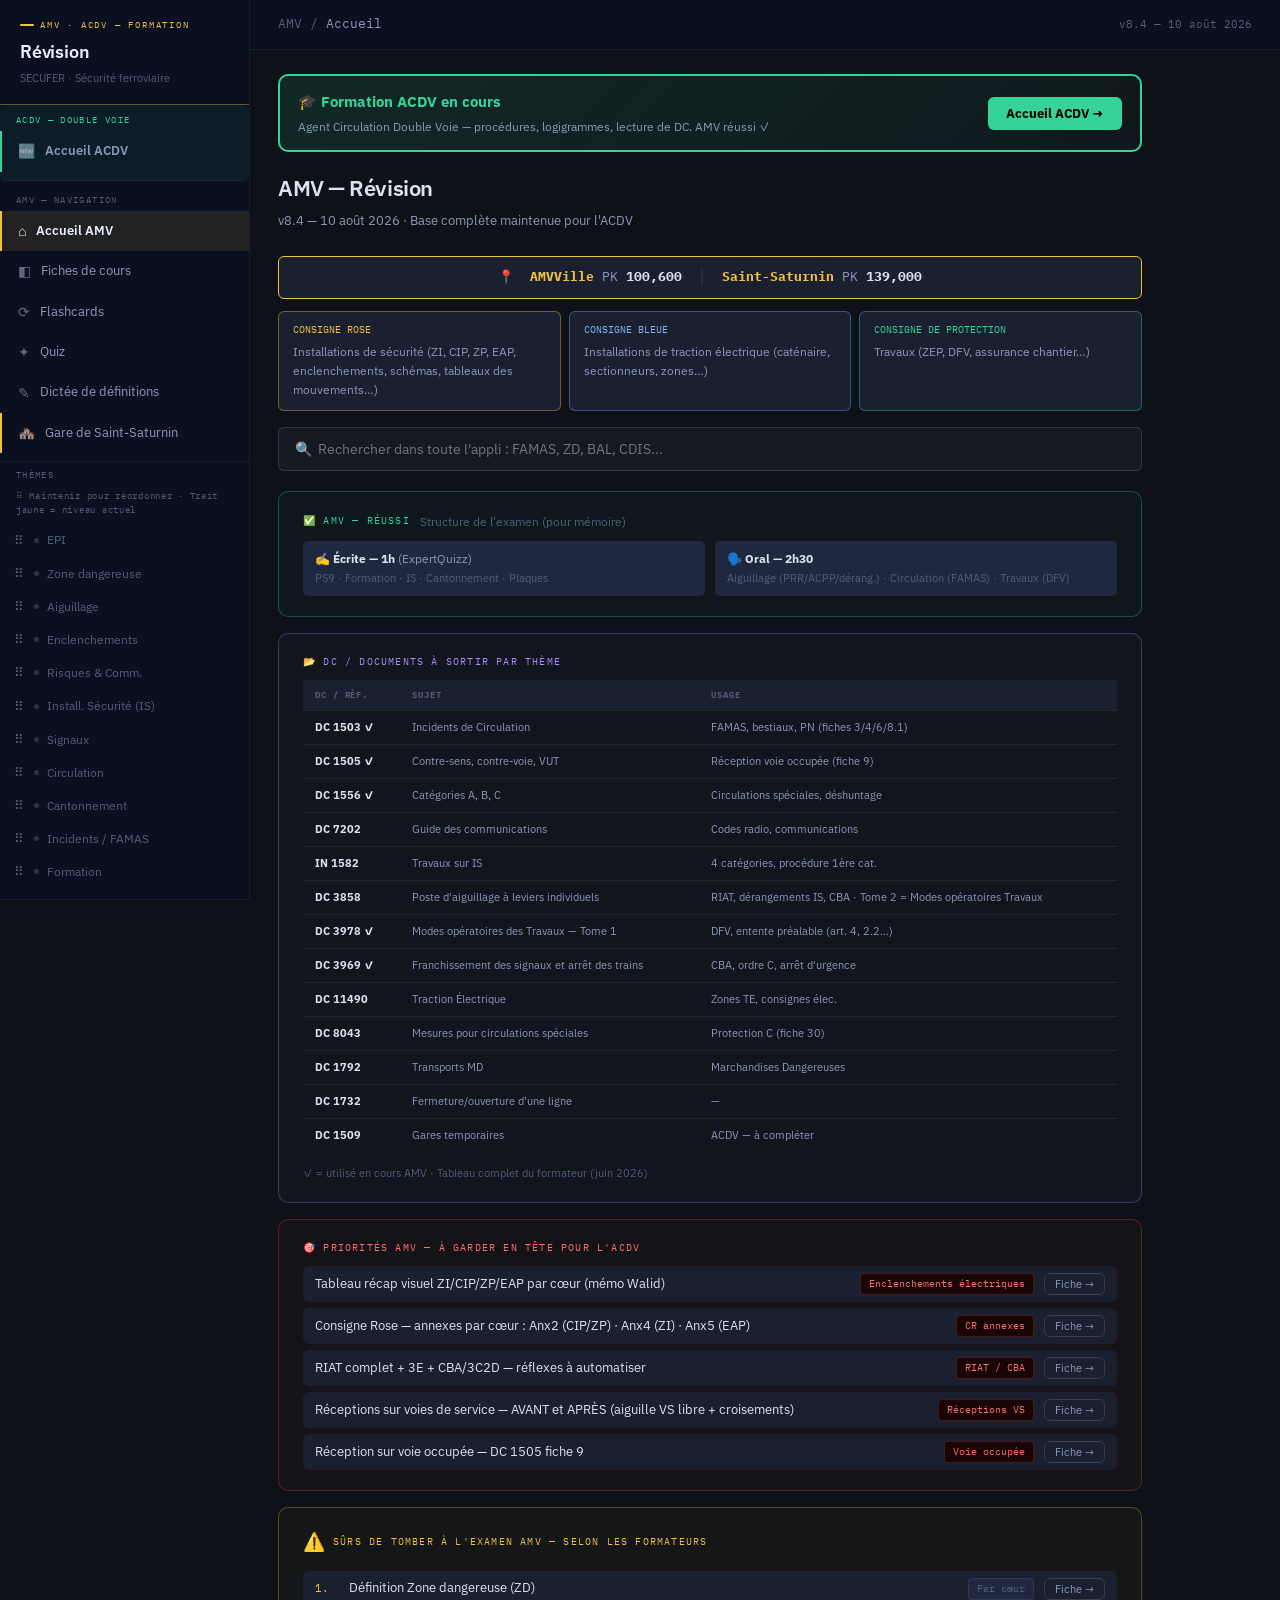
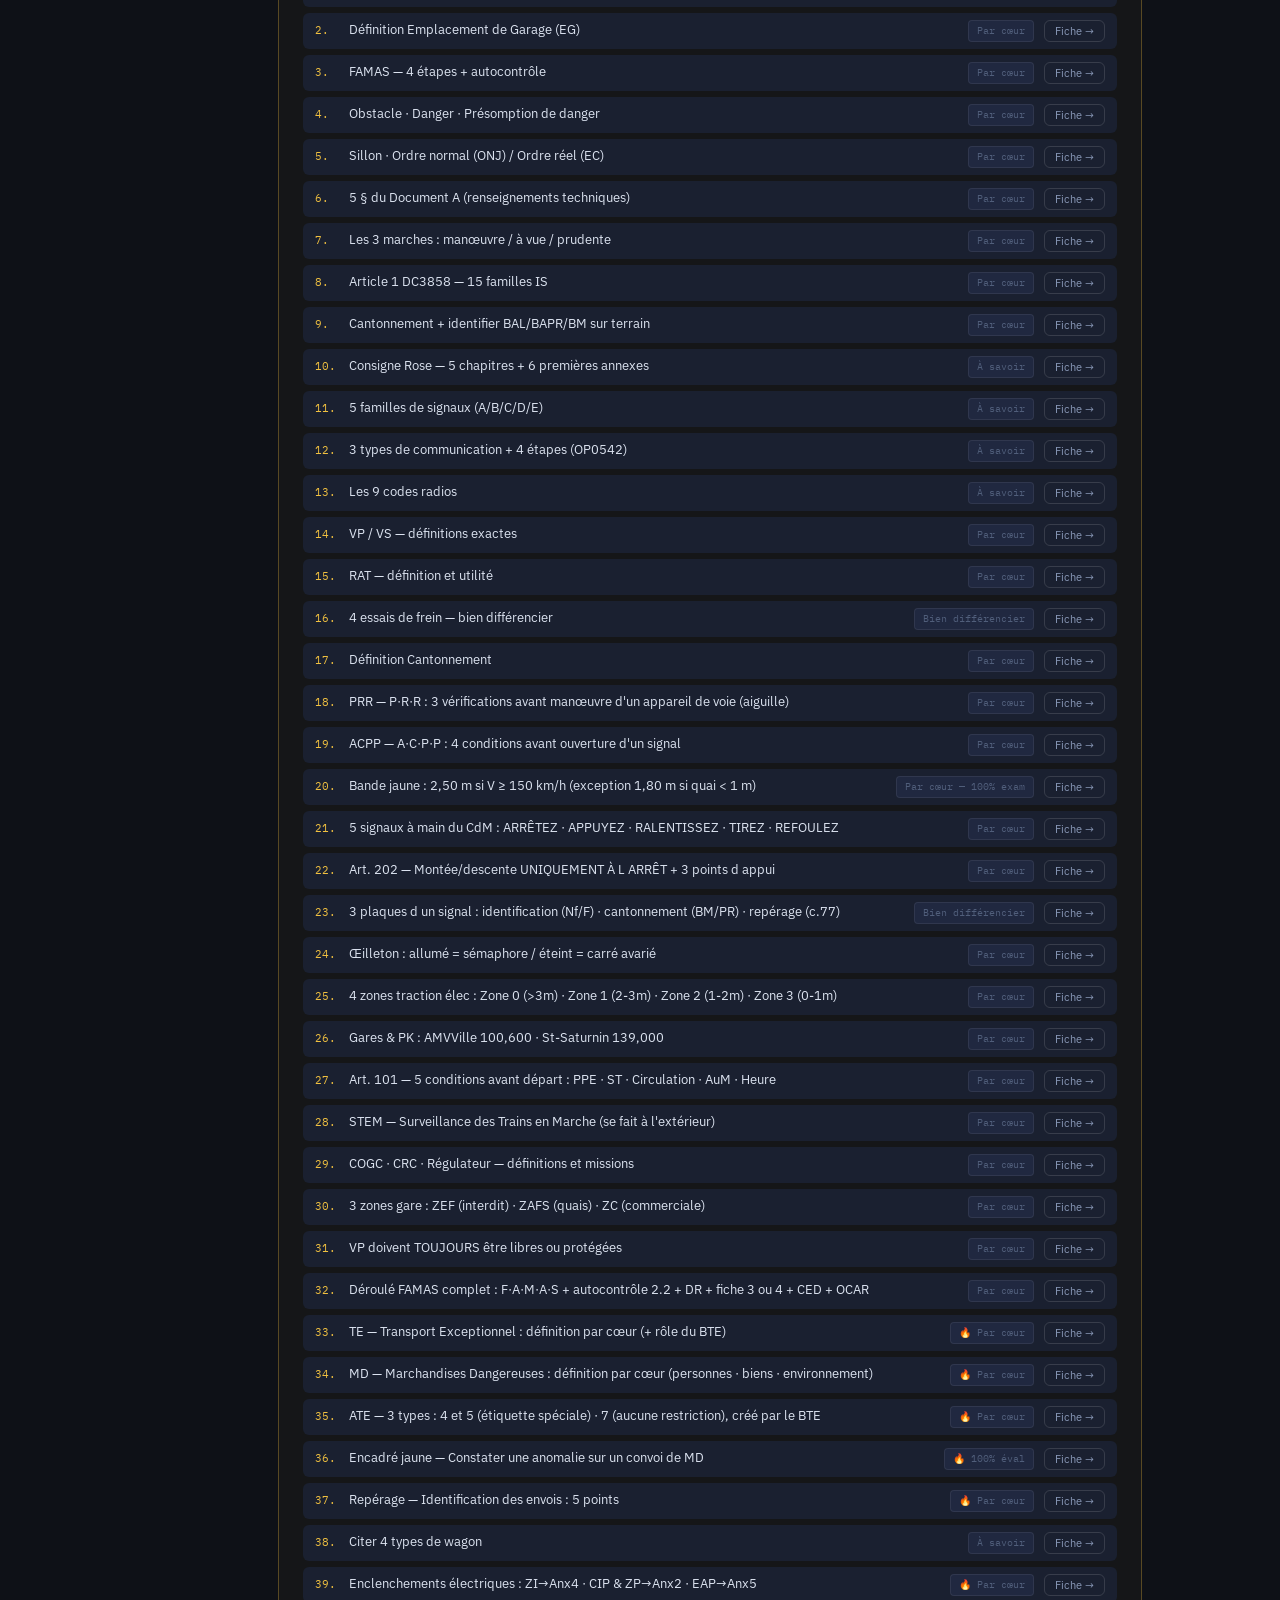
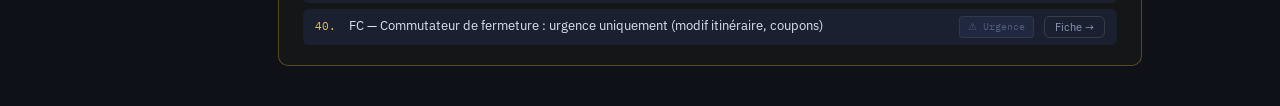
==== commit 7917d30e: "Add files via upload" ====
--- a/index.html
+++ b/index.html
@@ -60,7 +60,7 @@
   <div class="topbar">
     <button class="burger" onclick="toggleSidebar()">☰</button>
     <div class="topbar-title" id="topbar-txt">AMV / <span>Accueil</span></div>
-    <div id="topbar-right" style="font-family:var(--mono);font-size:11px;color:var(--text3)" title="v7.4 — Section ACDV ajoutée, mémo DC mis à jour, logigramme DC01505 fiche 9 intégré">v7.4 — 29 juin 2026</div>
+    <div id="topbar-right" style="font-family:var(--mono);font-size:11px;color:var(--text3)" title="v8.4 — Gare Saint-Saturnin : try/catch + null checks + fix version">v8.4 — 10 août 2026</div>
   </div>
 
   <div class="content" id="main-content"></div>
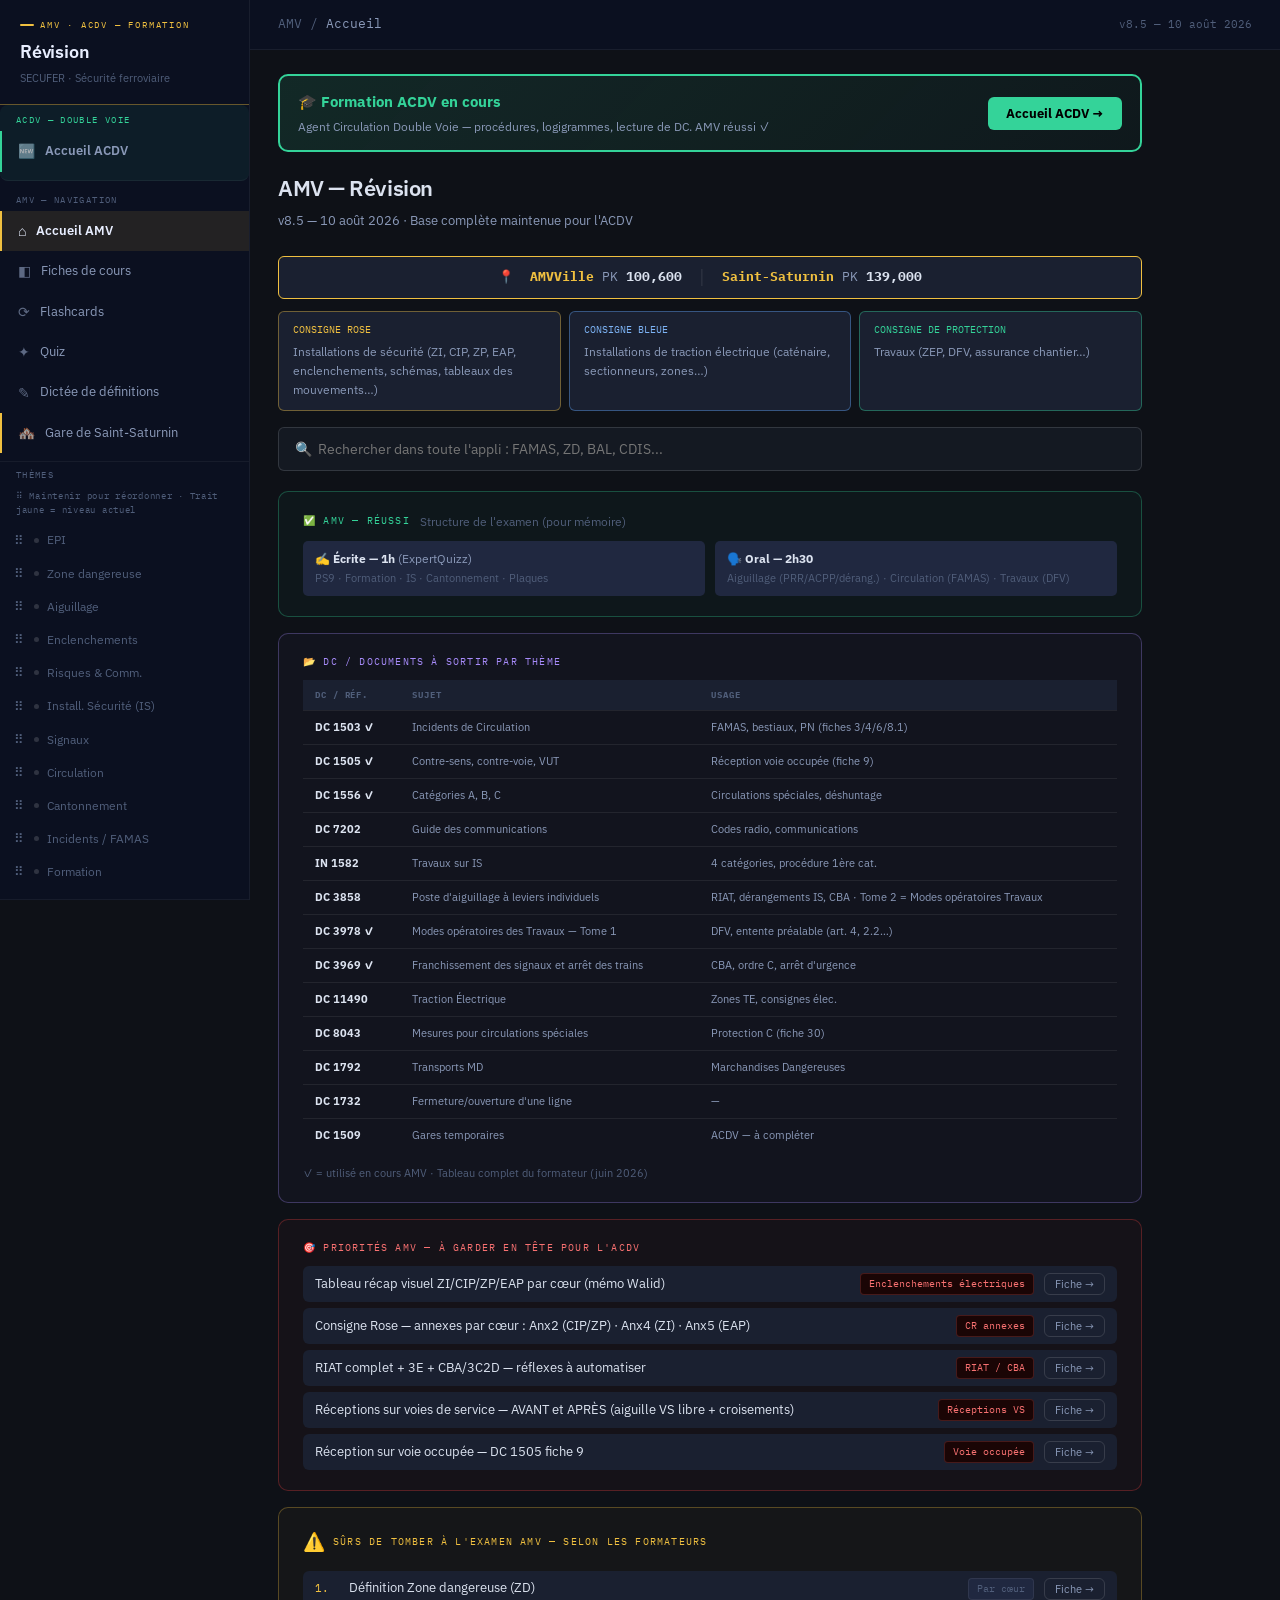
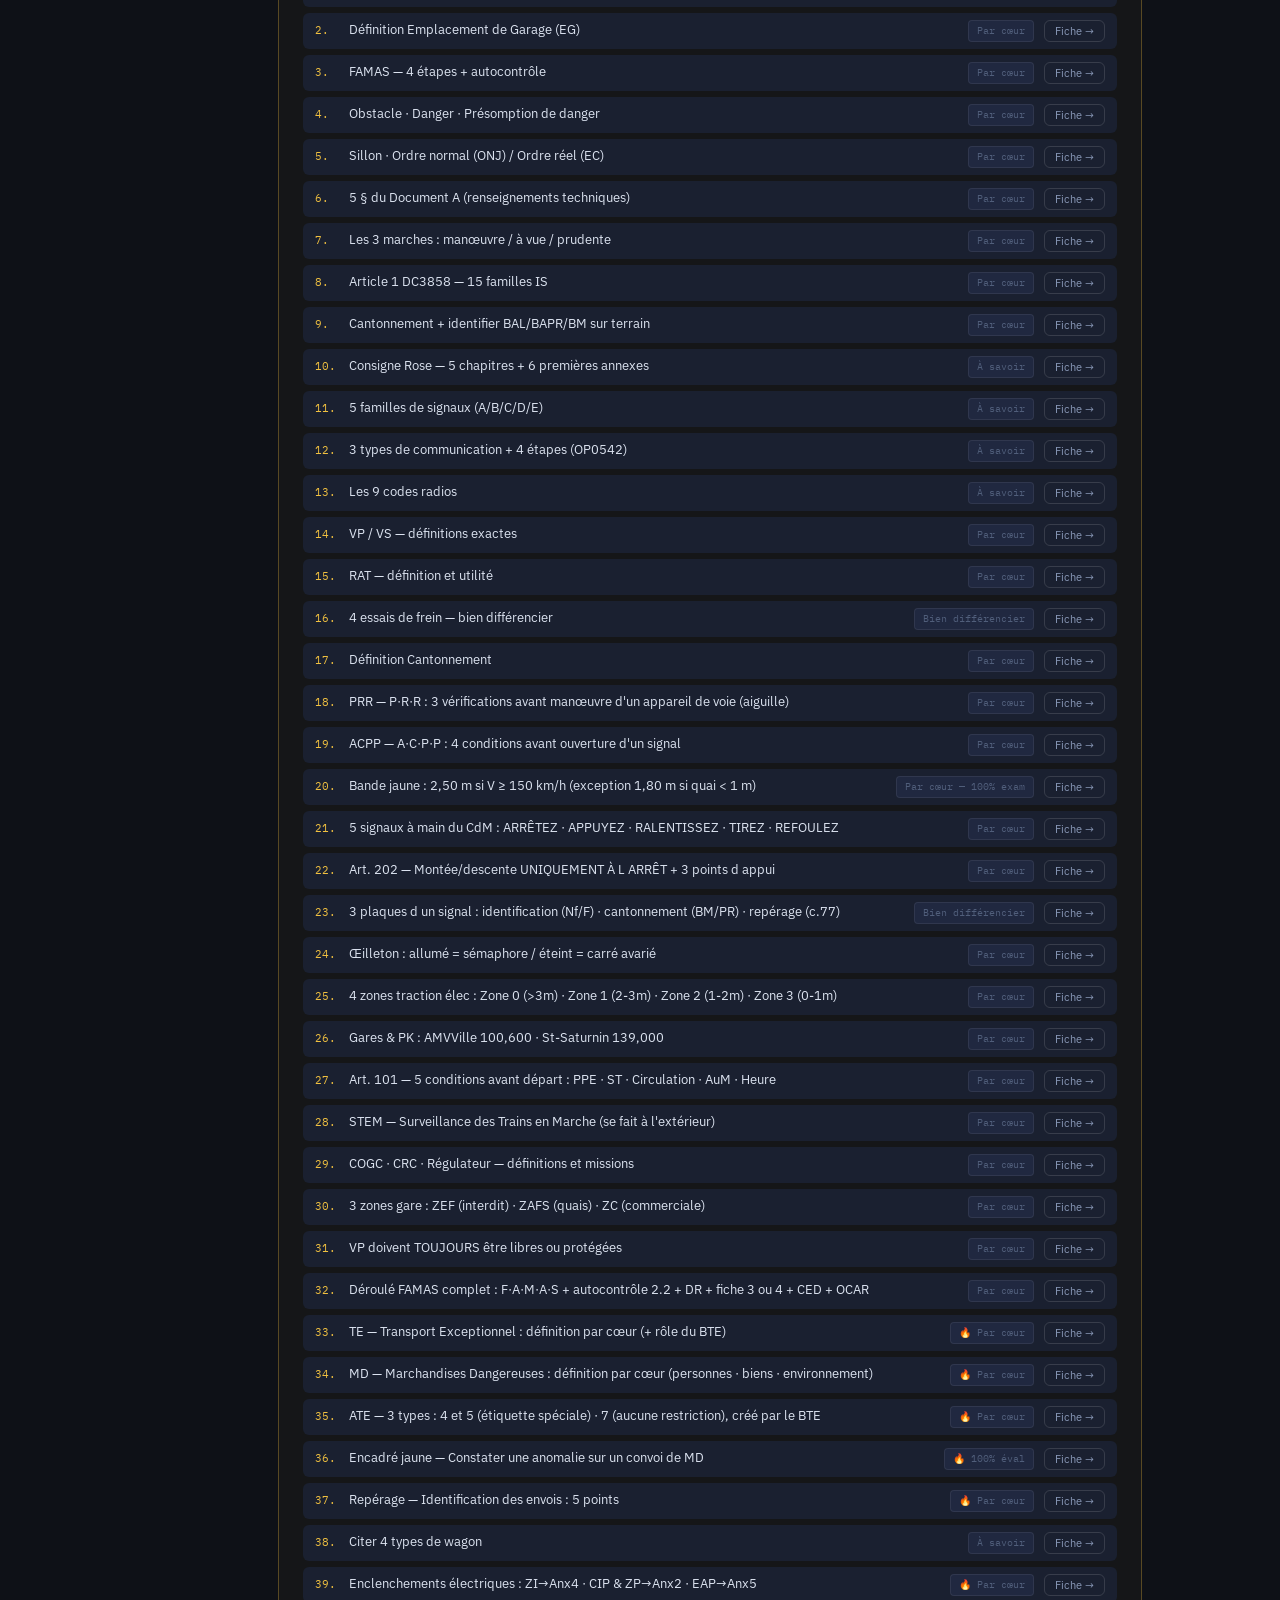
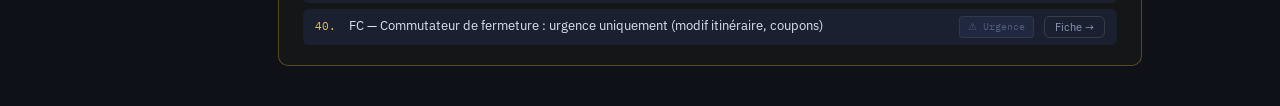
==== commit 943579a4: "Add files via upload" ====
--- a/index.html
+++ b/index.html
@@ -60,7 +60,7 @@
   <div class="topbar">
     <button class="burger" onclick="toggleSidebar()">☰</button>
     <div class="topbar-title" id="topbar-txt">AMV / <span>Accueil</span></div>
-    <div id="topbar-right" style="font-family:var(--mono);font-size:11px;color:var(--text3)" title="v8.4 — Gare Saint-Saturnin : try/catch + null checks + fix version">v8.4 — 10 août 2026</div>
+    <div id="topbar-right" style="font-family:var(--mono);font-size:11px;color:var(--text3)" title="v8.4 — Gare Saint-Saturnin : try/catch + null checks + fix version">v8.5 — 10 août 2026</div>
   </div>
 
   <div class="content" id="main-content"></div>
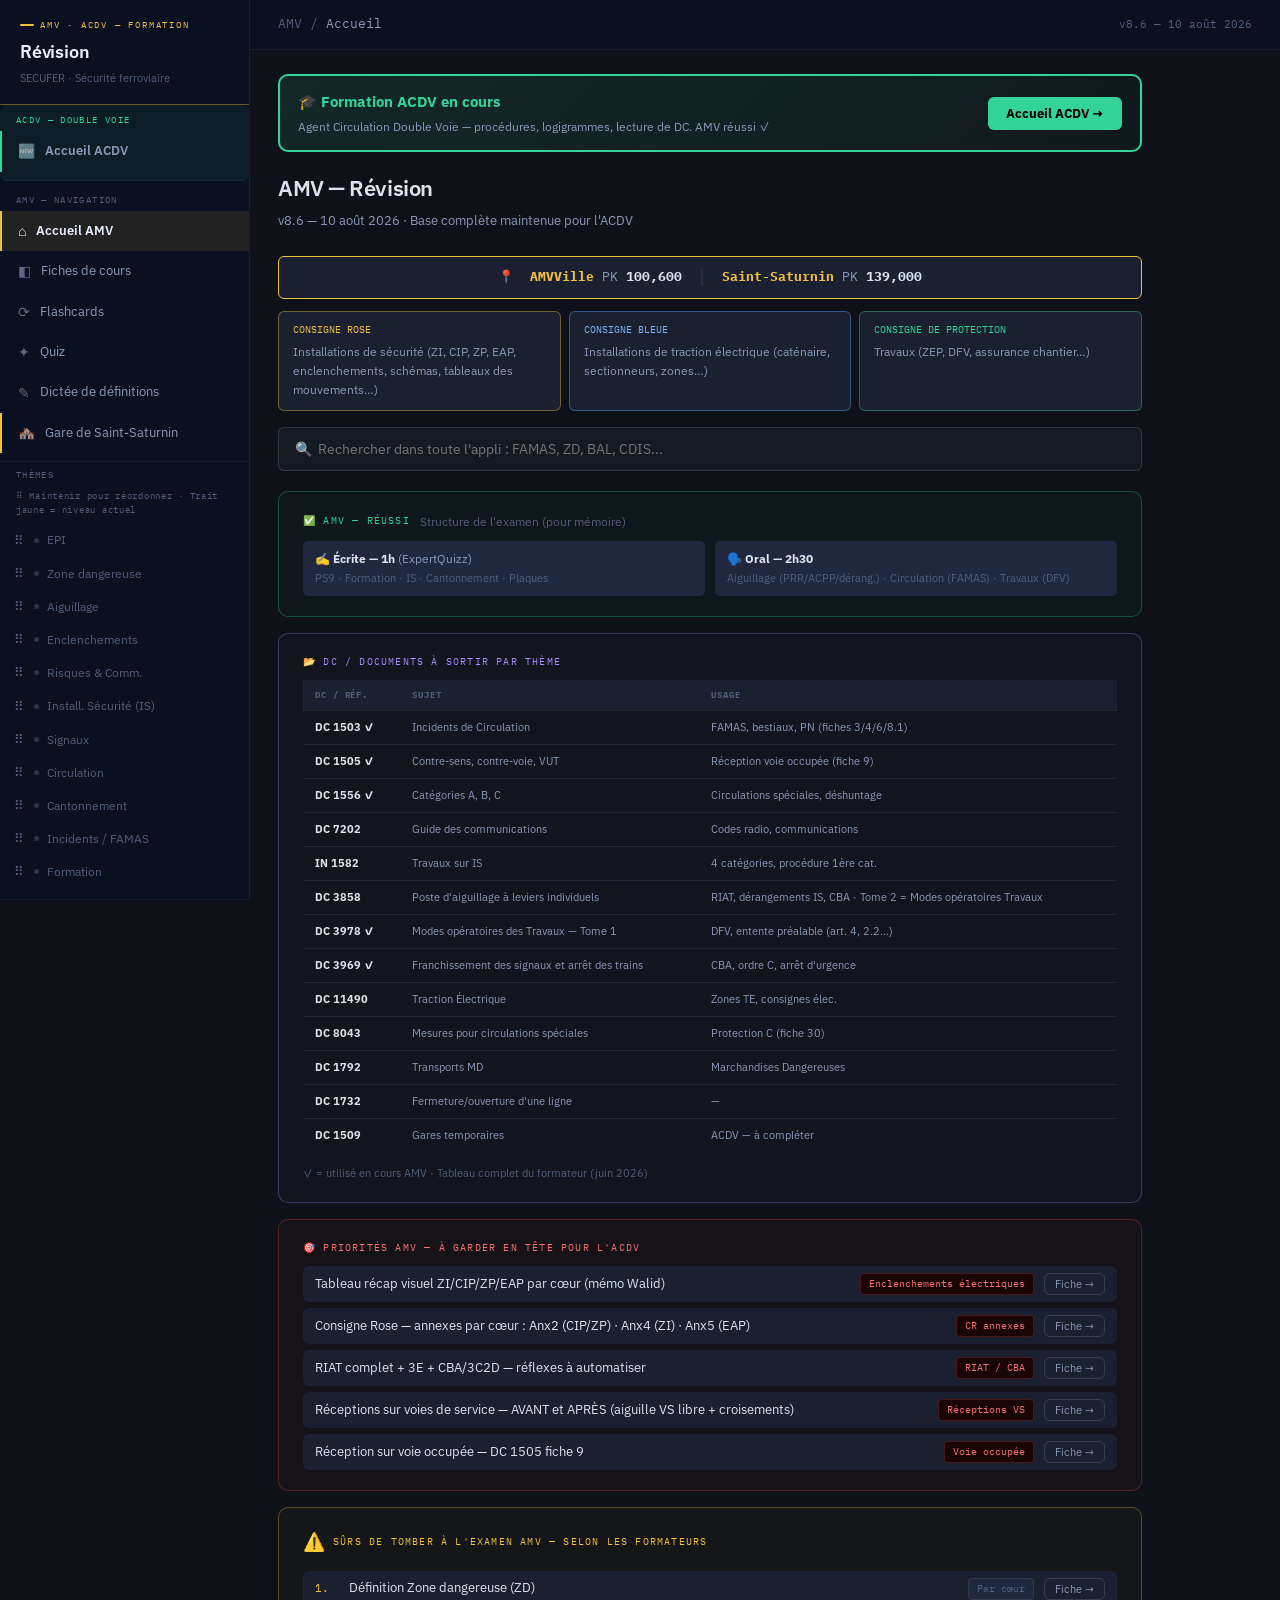
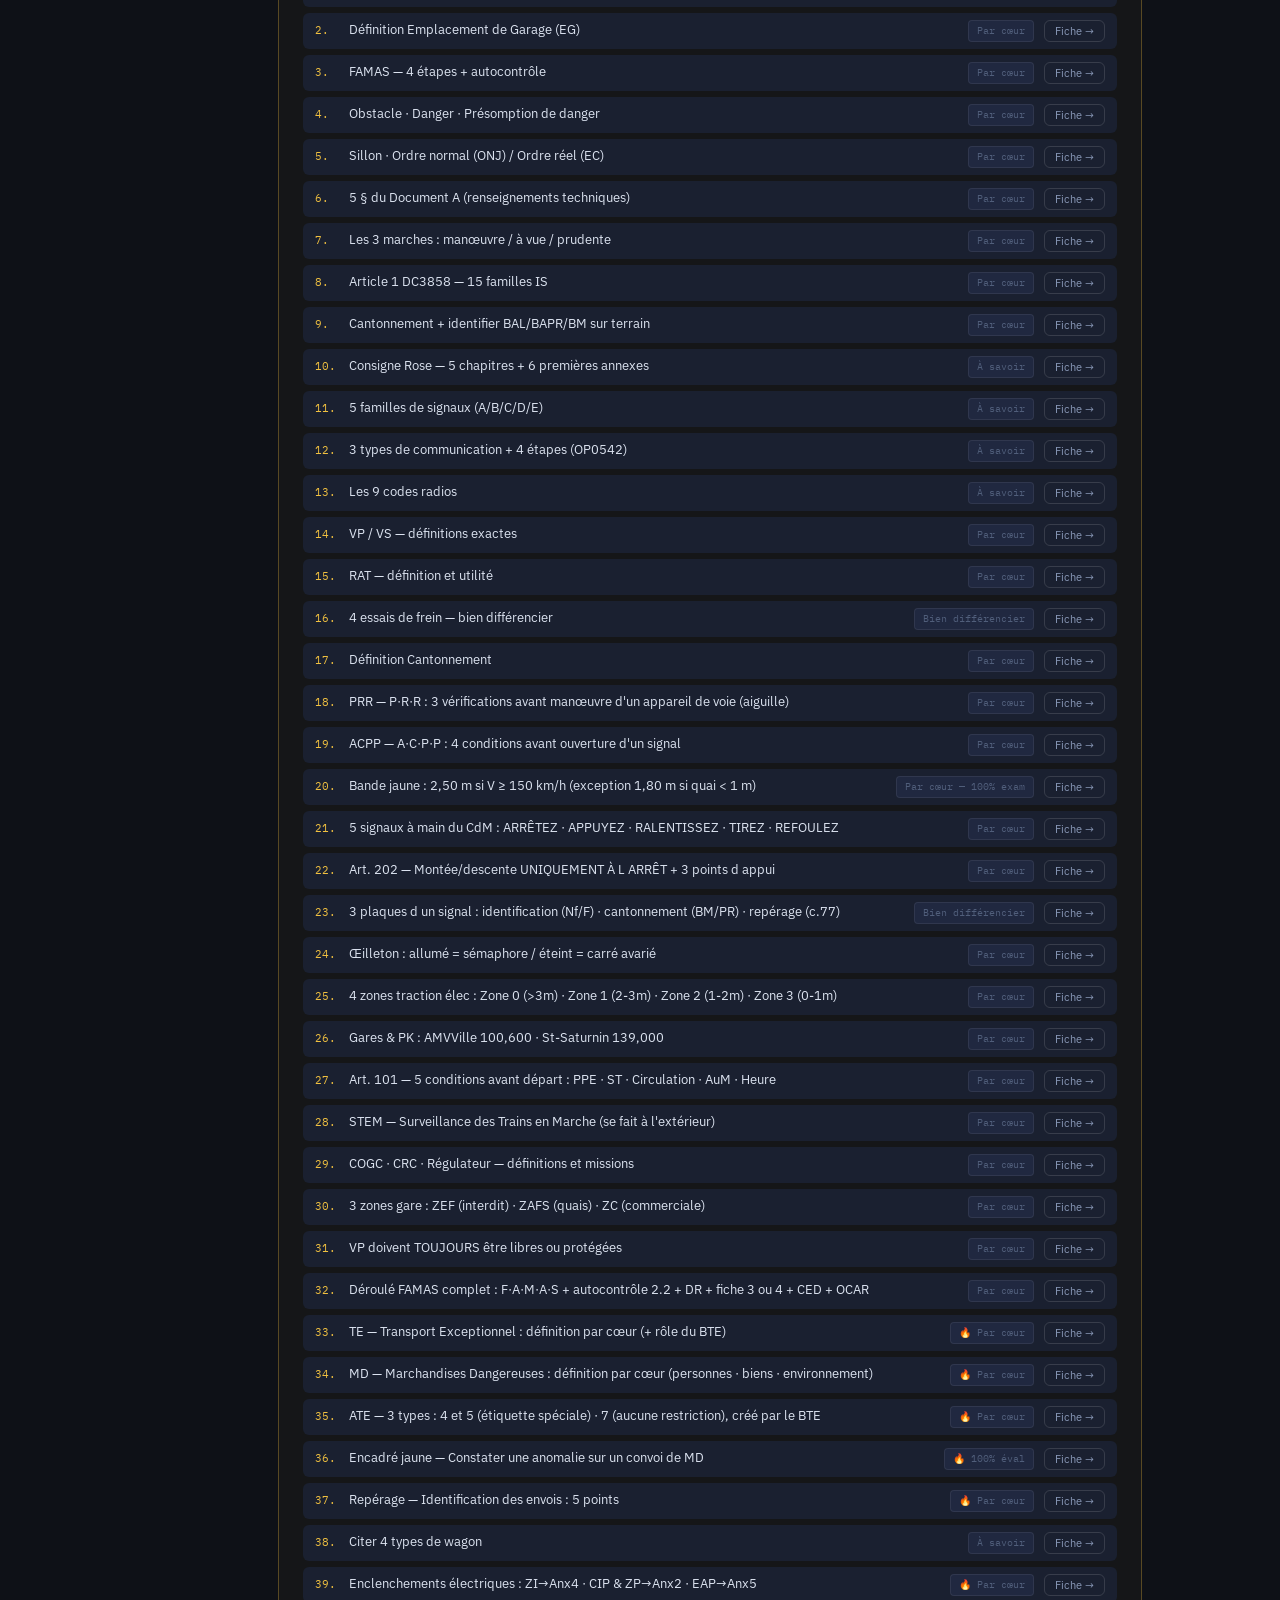
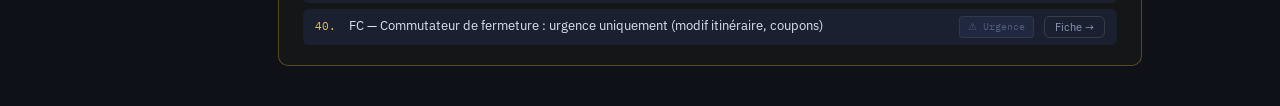
==== commit bf345440: "Add files via upload" ====
--- a/index.html
+++ b/index.html
@@ -60,7 +60,7 @@
   <div class="topbar">
     <button class="burger" onclick="toggleSidebar()">☰</button>
     <div class="topbar-title" id="topbar-txt">AMV / <span>Accueil</span></div>
-    <div id="topbar-right" style="font-family:var(--mono);font-size:11px;color:var(--text3)" title="v8.4 — Gare Saint-Saturnin : try/catch + null checks + fix version">v8.5 — 10 août 2026</div>
+    <div id="topbar-right" style="font-family:var(--mono);font-size:11px;color:var(--text3)" title="v8.4 — Gare Saint-Saturnin : try/catch + null checks + fix version">v8.6 — 10 août 2026</div>
   </div>
 
   <div class="content" id="main-content"></div>
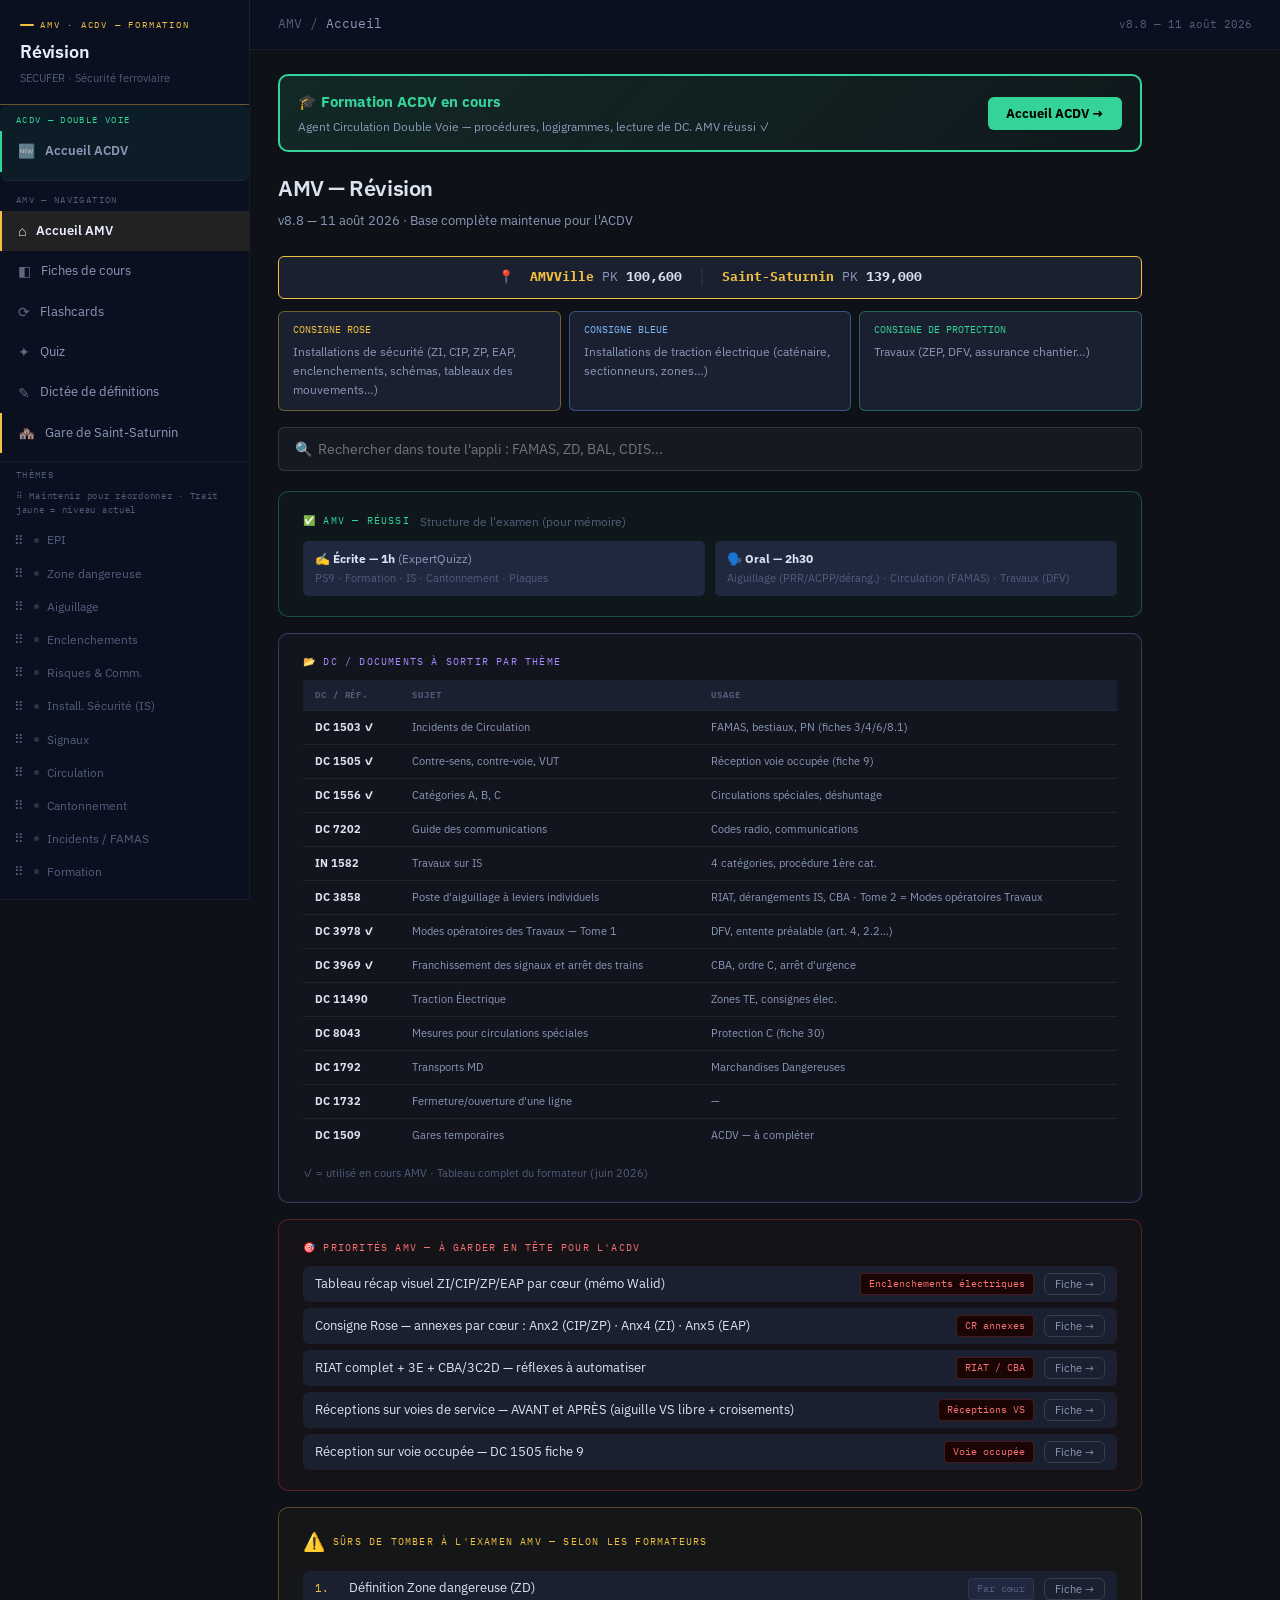
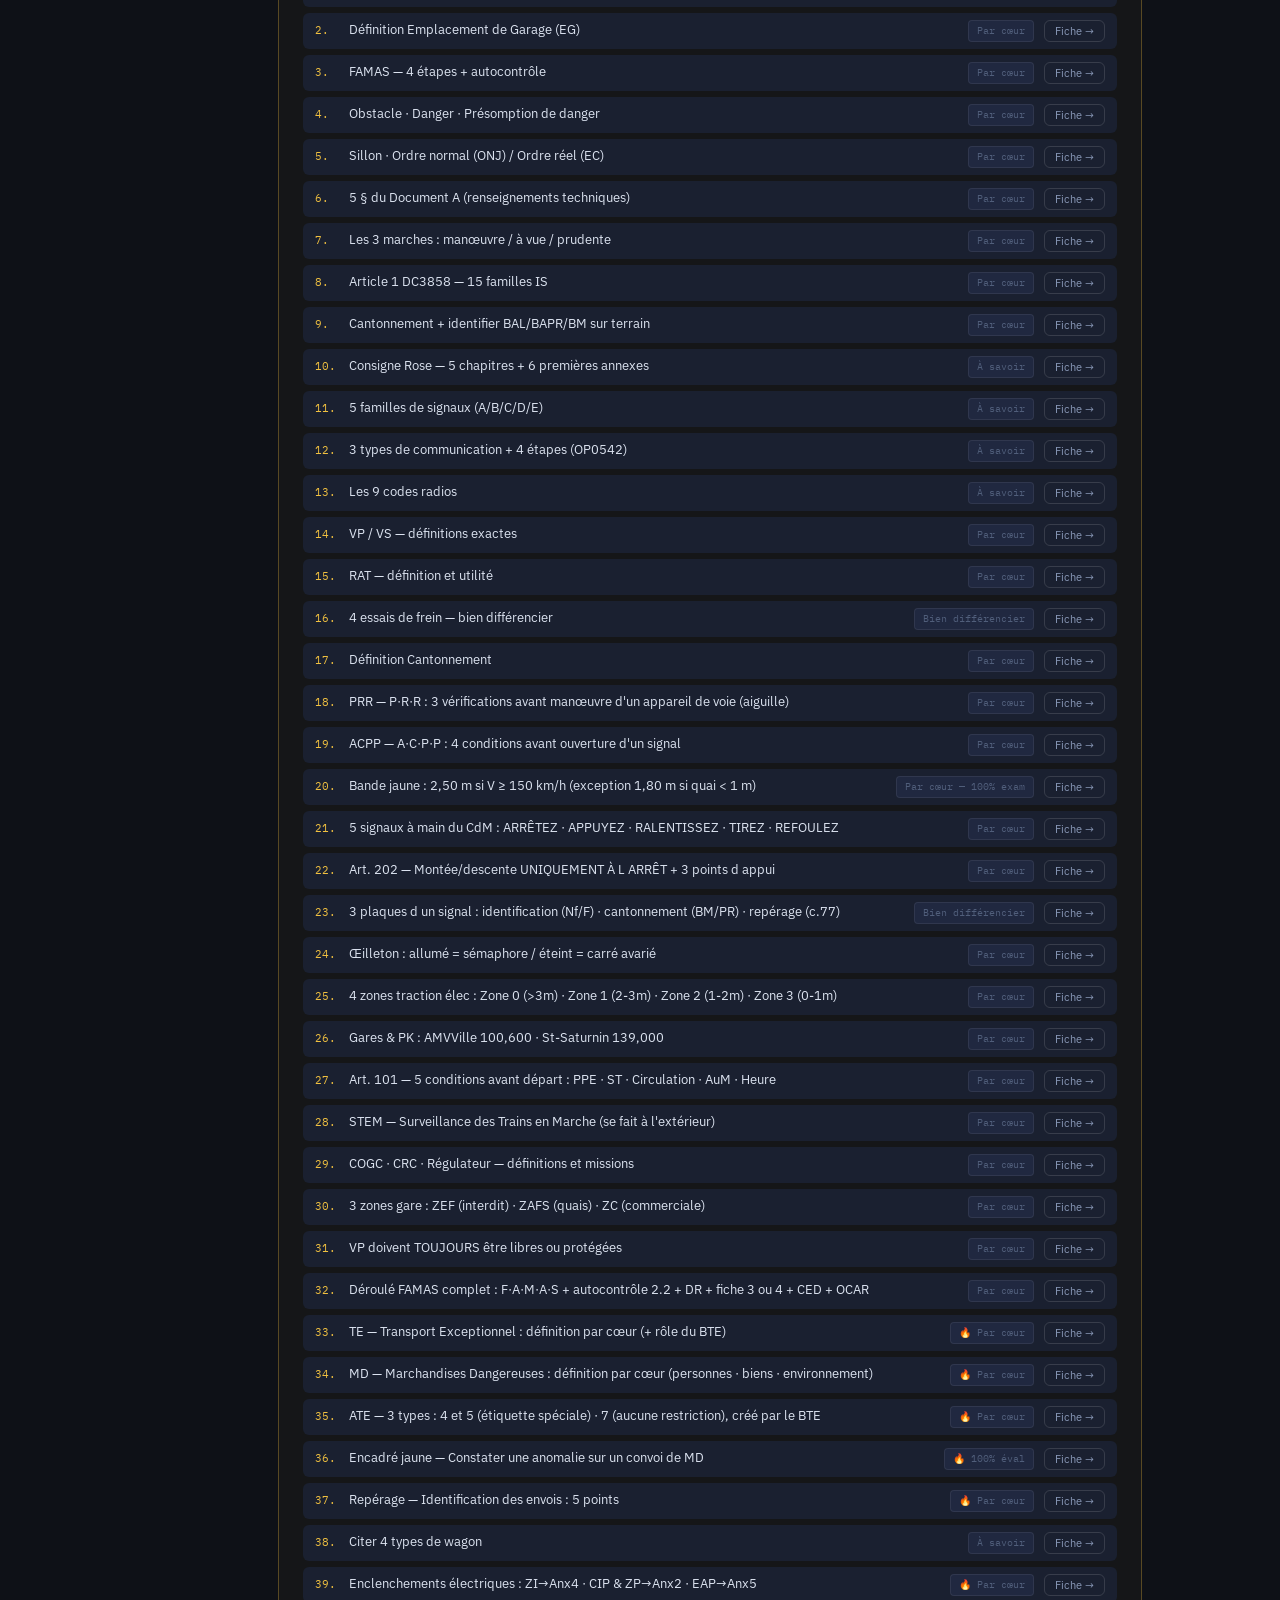
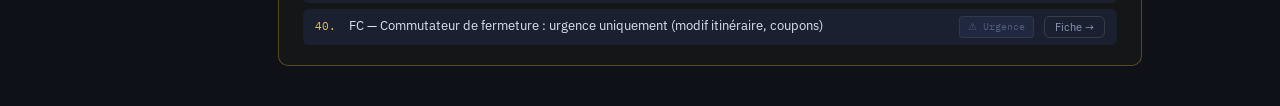
==== commit 14cd539e: "Add files via upload" ====
--- a/index.html
+++ b/index.html
@@ -60,7 +60,7 @@
   <div class="topbar">
     <button class="burger" onclick="toggleSidebar()">☰</button>
     <div class="topbar-title" id="topbar-txt">AMV / <span>Accueil</span></div>
-    <div id="topbar-right" style="font-family:var(--mono);font-size:11px;color:var(--text3)" title="v8.4 — Gare Saint-Saturnin : try/catch + null checks + fix version">v8.6 — 10 août 2026</div>
+    <div id="topbar-right" style="font-family:var(--mono);font-size:11px;color:var(--text3)" title="v8.4 — Gare Saint-Saturnin : try/catch + null checks + fix version">v8.8 — 11 août 2026</div>
   </div>
 
   <div class="content" id="main-content"></div>
